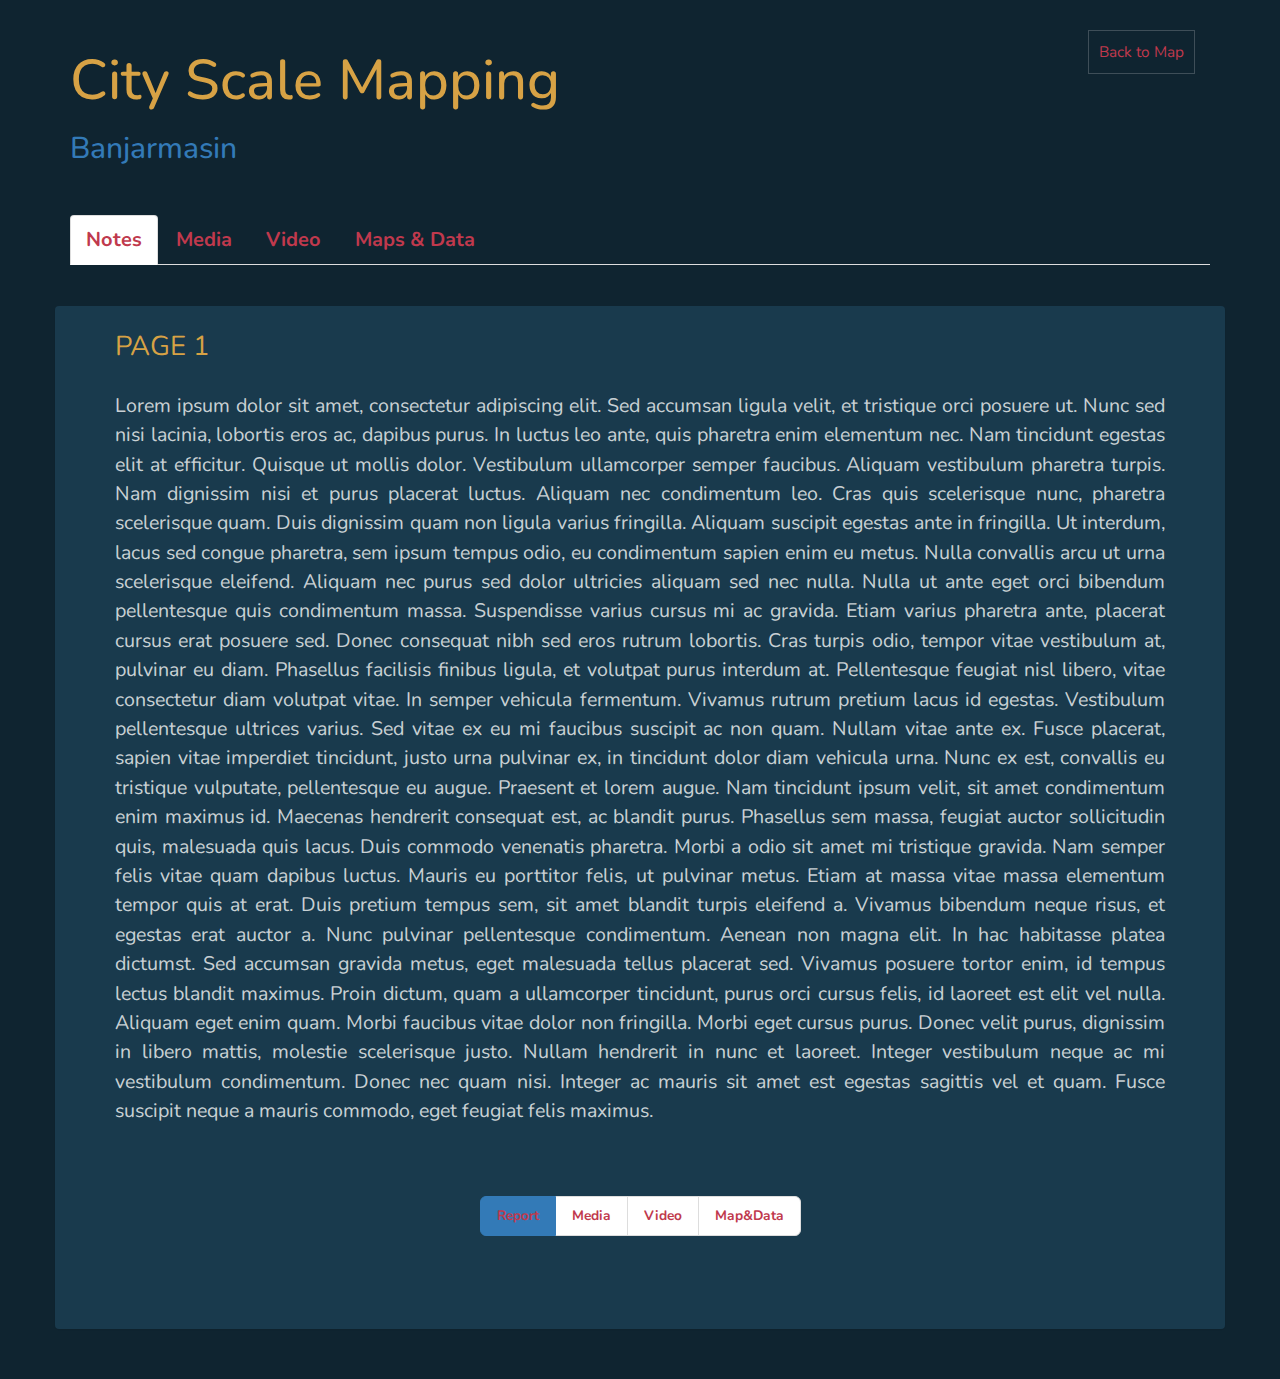
==== projects/banjarmasin.html @ 3c235c87 "commit master" ====
<!DOCTYPE html>
<html lang="en">
  <head>
      <meta charset="utf-8">
      <!-- This file has been downloaded from Bootsnipp.com. Enjoy! -->
      <title>KK Arturo</title>
      <meta name="viewport" content="width=device-width, initial-scale=1">
      <link rel="shortcut icon" type="image/png" href="../img/kk_pin.png"/>      
      <link href="https://fonts.googleapis.com/css?family=Nunito:400,400i,700,800" rel="stylesheet">
      <!--<style type="text/css">
        /*center the tabs
        /*http://stackoverflow.com/questions/9421966/how-do-i-center-the-twitter-bootstrap-tabs-on-the-page*/
      
      <script src="../js/jquery-2.1.4.min.js"></script>
      <script src="../js/bootstrap.min.js"></script>
      <link rel="stylesheet"  href="../css/bootstrap.min.css">
      </style>-->
      <script src="http://code.jquery.com/jquery-1.11.1.min.js"></script>
      <script src="http://maxcdn.bootstrapcdn.com/bootstrap/3.3.0/js/bootstrap.min.js"></script>
      <link href="http://maxcdn.bootstrapcdn.com/bootstrap/3.3.0/css/bootstrap.min.css" rel="stylesheet">
      <link rel="stylesheet"  href="../css/pstyle.css">
    </head>
  <body>
    <header>
      <nav id="header-nav" class="navbar navbar-default">
        <div class="container">
          <div class="row">
            <div class="hidden-xs voffset6" ></div>
              <br>
              <div class="panel-heading" id="syllabus">
                <a  href="../index.html" class ="navbar-right"> Back to Map</a>
                <h1 class="text-left text-primary hidden-xs"> City Scale Mapping</h1>
                <h1 class="text-center text-primary visible-xs">City Scale Mapping</h1>
                <h2 class="text-left text-primary hidden-xs">Banjarmasin</h1>
                <br><br>
                <div class="tabbable" >
                  <ul class="nav nav-tabs" id="myTabs">
                    <li class="active"><a href="#p1" data-toggle="tab"><strong>Notes</strong></a></li>
                    <li><a href="#p2" data-toggle="tab"><strong>Media</strong></a></li>
                    <li><a href="#p3" data-toggle="tab"><strong>Video</strong></a></li>
                    <li><a href="#p4" data-toggle="tab"><strong>Maps & Data</strong></a></li>
                  </ul>
                </div>
              </div>
            </div>
          </div>
        </div>
      </nav>
    </header>
          <div class="container">
          <div class="row">
          <div class="col-md-12  col-lg-12 panel panel-danger">

          <div class="panel-body">
            <div class="tab-content">
              <div class="tab-pane fade  in active " id="p1">
                <h4>PAGE 1</h4> <br>
                <div class="col-sm-12 col-md-12 col-lg-12">
                  Lorem ipsum dolor sit amet, consectetur adipiscing elit. Sed accumsan ligula velit, et tristique orci posuere ut. Nunc sed nisi lacinia, lobortis eros ac, dapibus purus. In luctus leo ante, quis pharetra enim elementum nec. Nam tincidunt egestas elit at efficitur. Quisque ut mollis dolor. Vestibulum ullamcorper semper faucibus. Aliquam vestibulum pharetra turpis. Nam dignissim nisi et purus placerat luctus. Aliquam nec condimentum leo. Cras quis scelerisque nunc, pharetra scelerisque quam. Duis dignissim quam non ligula varius fringilla. Aliquam suscipit egestas ante in fringilla. Ut interdum, lacus sed congue pharetra, sem ipsum tempus odio, eu condimentum sapien enim eu metus. Nulla convallis arcu ut urna scelerisque eleifend. Aliquam nec purus sed dolor ultricies aliquam sed nec nulla. Nulla ut ante eget orci bibendum pellentesque quis condimentum massa.
                  Suspendisse varius cursus mi ac gravida. Etiam varius pharetra ante, placerat cursus erat posuere sed. Donec consequat nibh sed eros rutrum lobortis. Cras turpis odio, tempor vitae vestibulum at, pulvinar eu diam. Phasellus facilisis finibus ligula, et volutpat purus interdum at. Pellentesque feugiat nisl libero, vitae consectetur diam volutpat vitae. In semper vehicula fermentum. Vivamus rutrum pretium lacus id egestas. Vestibulum pellentesque ultrices varius. Sed vitae ex eu mi faucibus suscipit ac non quam. Nullam vitae ante ex. Fusce placerat, sapien vitae imperdiet tincidunt, justo urna pulvinar ex, in tincidunt dolor diam vehicula urna. Nunc ex est, convallis eu tristique vulputate, pellentesque eu augue.
                  Praesent et lorem augue. Nam tincidunt ipsum velit, sit amet condimentum enim maximus id. Maecenas hendrerit consequat est, ac blandit purus. Phasellus sem massa, feugiat auctor sollicitudin quis, malesuada quis lacus. Duis commodo venenatis pharetra. Morbi a odio sit amet mi tristique gravida. Nam semper felis vitae quam dapibus luctus.
                  Mauris eu porttitor felis, ut pulvinar metus. Etiam at massa vitae massa elementum tempor quis at erat. Duis pretium tempus sem, sit amet blandit turpis eleifend a. Vivamus bibendum neque risus, et egestas erat auctor a. Nunc pulvinar pellentesque condimentum. Aenean non magna elit. In hac habitasse platea dictumst. Sed accumsan gravida metus, eget malesuada tellus placerat sed. Vivamus posuere tortor enim, id tempus lectus blandit maximus. Proin dictum, quam a ullamcorper tincidunt, purus orci cursus felis, id laoreet est elit vel nulla.
                  Aliquam eget enim quam. Morbi faucibus vitae dolor non fringilla. Morbi eget cursus purus. Donec velit purus, dignissim in libero mattis, molestie scelerisque justo. Nullam hendrerit in nunc et laoreet. Integer vestibulum neque ac mi vestibulum condimentum. Donec nec quam nisi. Integer ac mauris sit amet est egestas sagittis vel et quam. Fusce suscipit neque a mauris commodo, eget feugiat felis maximus.
                  <div id="pagination" class="text-center">
                    <ul class="pagination  pagination-lg">
                      <li class="active"><a href="#p1">Report</a></li>
                      <li><a onclick='switchTab("#p2")' >Media</a></li>
                      <li><a onclick='switchTab("#p3")'>Video</a></li>
                      <li><a onclick='switchTab("#p4")'>Map&Data</a></li>
                    </ul>
                  </div>
                </div>
                <div class="voffset9"></div>
              </div>
              <!--  end tab 1-->
              <!-- ---------------- ---------------- 
                ----------------     tab 2 ----------------  
                   ---------------- ------------------>   
              <div class="tab-pane fade " id="p2">
                <div id="pg2"> </div>
                <br><br>
                <div class="col-sm-12 col-md-12 col-lg-12">
                   <div id="home-tiles" class="row">
                        <div class="col-md-6 col-sm-12 col-xs-12">
                            <iframe src="https://drive.google.com/file/d/0B61IgjDYTmbIdWw4dE56R3BlXzg/preview" width="500" height="285"></iframe>
                        </div>
                        <div class="col-md-6 col-sm-12 col-xs-12">
                            <iframe src="https://drive.google.com/file/d/0B61IgjDYTmbIejFwVjF5bXdTeW8/preview" width="500" height="285"></iframe>  
                        </div>
                        <div class="col-md-6 col-sm-12 col-xs-12">
                            <iframe src="https://drive.google.com/file/d/0B61IgjDYTmbIbU1hS1dlell1a1U/preview" width="500" height="285"></iframe>  
                        </div>
                        <div class="col-md-6 col-sm-12 col-xs-12">
                            <iframe src="https://drive.google.com/file/d/0B61IgjDYTmbIdzJOeHdzV195OGs/preview" width="500" height="285"></iframe>  
                        </div>
                        <div class="col-md-6 col-sm-12 col-xs-12">
                            <iframe src="https://drive.google.com/file/d/0B61IgjDYTmbIbWZrbXlnc2pWVVU/preview" width="500" height="285"></iframe>  
                        </div>
                        <div class="col-md-6 col-sm-12 col-xs-12">
                            <iframe src="https://drive.google.com/file/d/0B61IgjDYTmbIYkRwY2czMVdiMEU/preview" width="500" height="285"></iframe>  
                        </div>
                        <div class="col-md-6 col-sm-12 col-xs-12">
                            <iframe src="https://drive.google.com/file/d/0B61IgjDYTmbIbTdETUt2eDEyb00/preview" width="500" height="285"></iframe>  
                        </div>
                        <div class="col-md-6 col-sm-12 col-xs-12">
                            <iframe src="https://drive.google.com/file/d/0B61IgjDYTmbITlowaDdTaUNXWms/preview" width="500" height="285"></iframe>  
                        </div>
                        <div class="col-md-6 col-sm-12 col-xs-12">
                            <iframe src="https://drive.google.com/file/d/0B61IgjDYTmbIYXAwUXd4SElZbVU/preview" width="500" height="285"></iframe>  
                        </div>
                        <div class="col-md-6 col-sm-12 col-xs-12">
                            <iframe src="https://drive.google.com/file/d/0B61IgjDYTmbIdFRlQmdwNm00dUU/preview" width="500" height="285"></iframe>  
                        </div>
                        <div class="col-md-6 col-sm-12 col-xs-12">
                            <iframe src="https://drive.google.com/file/d/0B61IgjDYTmbIS3dlcnd1VjBLdjA/preview" width="500" height="285"></iframe>  
                        </div>
                        <div class="col-md-6 col-sm-12 col-xs-12">
                            <iframe src="https://drive.google.com/file/d/0B61IgjDYTmbIbnVGQzhPd3BnLW8/preview" width="500" height="285"></iframe>  
                        </div>
                        <div class="col-md-6 col-sm-12 col-xs-12">
                            <iframe src="https://drive.google.com/file/d/0B61IgjDYTmbIVUZrSHFhNUlTeGc/preview" width="500" height="285"></iframe>  
                        </div>
                        <div class="col-md-6 col-sm-12 col-xs-12">
                            <iframe src="https://drive.google.com/file/d/0B61IgjDYTmbIb2Jpcnd6T3Jfck0/preview" width="500" height="285"></iframe>  
                        </div>
                        <div class="col-md-6 col-sm-12 col-xs-12">
                            <iframe src="https://drive.google.com/file/d/0B61IgjDYTmbIdkNOZm5HSVBqc1k/preview" width="500" height="285"></iframe>  
                        </div>
                        <div class="col-md-6 col-sm-12 col-xs-12">
                            <iframe src="https://drive.google.com/file/d/0B61IgjDYTmbIbVJwX3pXSXNyTzA/preview" width="500" height="285"></iframe>  
                        </div>
                    </div> 
                  <div id="pagination" class="text-center">
                    <ul class="pagination  pagination-lg">
                      <li class="active"><a href="#p1">Report</a></li>
                      <li><a onclick='switchTab("#p2")' >Media</a></li>
                      <li><a onclick='switchTab("#p3")'>Video</a></li>
                      <li><a onclick='switchTab("#p4")'>Map&Data</a></li>
                    </ul>
                  </div>
                </div>
              </div>
              <!--  end tab 2-->
              <!-- ---------------- ---------------- 
                ----------------     tab 3 ----------------  
                   ---------------- ------------------>   
              <div class="tab-pane fade " id="p3">
                <h4>PAGE 1</h4> <br>
                <div class="col-sm-12 col-md-12 col-lg-12">
                  Lorem ipsum dolor sit amet, consectetur adipiscing elit. Sed accumsan ligula velit, et tristique orci posuere ut. Nunc sed nisi lacinia, lobortis eros ac, dapibus purus. In luctus leo ante, quis pharetra enim elementum nec. Nam tincidunt egestas elit at efficitur. Quisque ut mollis dolor. Vestibulum ullamcorper semper faucibus. Aliquam vestibulum pharetra turpis. Nam dignissim nisi et purus placerat luctus. Aliquam nec condimentum leo. Cras quis scelerisque nunc, pharetra scelerisque quam. Duis dignissim quam non ligula varius fringilla. Aliquam suscipit egestas ante in fringilla. Ut interdum, lacus sed congue pharetra, sem ipsum tempus odio, eu condimentum sapien enim eu metus. Nulla convallis arcu ut urna scelerisque eleifend. Aliquam nec purus sed dolor ultricies aliquam sed nec nulla. Nulla ut ante eget orci bibendum pellentesque quis condimentum massa.
                  Suspendisse varius cursus mi ac gravida. Etiam varius pharetra ante, placerat cursus erat posuere sed. Donec consequat nibh sed eros rutrum lobortis. Cras turpis odio, tempor vitae vestibulum at, pulvinar eu diam. Phasellus facilisis finibus ligula, et volutpat purus interdum at. Pellentesque feugiat nisl libero, vitae consectetur diam volutpat vitae. In semper vehicula fermentum. Vivamus rutrum pretium lacus id egestas. Vestibulum pellentesque ultrices varius. Sed vitae ex eu mi faucibus suscipit ac non quam. Nullam vitae ante ex. Fusce placerat, sapien vitae imperdiet tincidunt, justo urna pulvinar ex, in tincidunt dolor diam vehicula urna. Nunc ex est, convallis eu tristique vulputate, pellentesque eu augue.
                  Praesent et lorem augue. Nam tincidunt ipsum velit, sit amet condimentum enim maximus id. Maecenas hendrerit consequat est, ac blandit purus. Phasellus sem massa, feugiat auctor sollicitudin quis, malesuada quis lacus. Duis commodo venenatis pharetra. Morbi a odio sit amet mi tristique gravida. Nam semper felis vitae quam dapibus luctus.
                  Mauris eu porttitor felis, ut pulvinar metus. Etiam at massa vitae massa elementum tempor quis at erat. Duis pretium tempus sem, sit amet blandit turpis eleifend a. Vivamus bibendum neque risus, et egestas erat auctor a. Nunc pulvinar pellentesque condimentum. Aenean non magna elit. In hac habitasse platea dictumst. Sed accumsan gravida metus, eget malesuada tellus placerat sed. Vivamus posuere tortor enim, id tempus lectus blandit maximus. Proin dictum, quam a ullamcorper tincidunt, purus orci cursus felis, id laoreet est elit vel nulla.
                  Aliquam eget enim quam. Morbi faucibus vitae dolor non fringilla. Morbi eget cursus purus. Donec velit purus, dignissim in libero mattis, molestie scelerisque justo. Nullam hendrerit in nunc et laoreet. Integer vestibulum neque ac mi vestibulum condimentum. Donec nec quam nisi. Integer ac mauris sit amet est egestas sagittis vel et quam. Fusce suscipit neque a mauris commodo, eget feugiat felis maximus.
                  <div id="pagination" class="text-center">
                    <ul class="pagination  pagination-lg">
                      <li class="active"><a href="#p1">Report</a></li>
                      <li><a onclick='switchTab("#p2")' >Media</a></li>
                      <li><a onclick='switchTab("#p3")'>Video</a></li>
                      <li><a onclick='switchTab("#p4")'>Map&Data</a></li>
                    </ul>
                  </div>
                </div>
              <div class="voffset9"></div>

              </div>
              <!--  end tab 3-->
              <!-- ---------------- ---------------- 
                ----------------     tab 4 ----------------  
                   ---------------- ------------------>   
              <div class="tab-pane fade" id="p4">
                PAGE 4<br><br>
                <div class="col-lg-12 voffset2">
                  <iframe width="100%" height="520" frameborder="0" src="https://acadhe.carto.com/viz/720942a8-a49e-11e6-be4b-0e3ff518bd15/embed_map" allowfullscreen webkitallowfullscreen mozallowfullscreen oallowfullscreen msallowfullscreen></iframe>
                  <div id="pagination" class="text-center">
                    <ul class="pagination  pagination-lg">
                      <li class="active"><a href="#p1">Report</a></li>
                      <li><a onclick='switchTab("#p2")' >Media</a></li>
                      <li><a onclick='switchTab("#p3")'>Video</a></li>
                      <li><a onclick='switchTab("#p4")'>Map&Data</a></li>
                    </ul>
                  </div>
                </div>
              </div>
              <!--  end tab 4-->
              <!-- ---------------- ---------------- 
                ----------------     tab 5 ----------------  
                   ---------------- ------------------>   
              <div class="tab-pane fade " id="p5" data-src="">
                Lorem ipsum dolor sit amet, consectetur adipiscing elit. Sed accumsan ligula velit, et tristique orci posuere ut. Nunc sed nisi lacinia, lobortis eros ac, dapibus purus. In luctus leo ante, quis pharetra enim elementum nec. Nam tincidunt egestas elit at efficitur. Quisque ut mollis dolor. Vestibulum ullamcorper semper faucibus. Aliquam vestibulum pharetra turpis. Nam dignissim nisi et purus placerat luctus. Aliquam nec condimentum leo. Cras quis scelerisque nunc, pharetra scelerisque quam. Duis dignissim quam non ligula varius fringilla. Aliquam suscipit egestas ante in fringilla. Ut interdum, lacus sed congue pharetra, sem ipsum tempus odio, eu condimentum sapien enim eu metus. Nulla convallis arcu ut urna scelerisque eleifend. Aliquam nec purus sed dolor ultricies aliquam sed nec nulla. Nulla ut ante eget orci bibendum pellentesque quis condimentum massa.
                Suspendisse varius cursus mi ac gravida. Etiam varius pharetra ante, placerat cursus erat posuere sed. Donec consequat nibh sed eros rutrum lobortis. Cras turpis odio, tempor vitae vestibulum at, pulvinar eu diam. Phasellus facilisis finibus ligula, et volutpat purus interdum at. Pellentesque feugiat nisl libero, vitae consectetur diam volutpat vitae. In semper vehicula fermentum. Vivamus rutrum pretium lacus id egestas. Vestibulum pellentesque ultrices varius. Sed vitae ex eu mi faucibus suscipit ac non quam. Nullam vitae ante ex. Fusce placerat, sapien vitae imperdiet tincidunt, justo urna pulvinar ex, in tincidunt dolor diam vehicula urna. Nunc ex est, convallis eu tristique vulputate, pellentesque eu augue.
                Praesent et lorem augue. Nam tincidunt ipsum velit, sit amet condimentum enim maximus id. Maecenas hendrerit consequat est, ac blandit purus. Phasellus sem massa, feugiat auctor sollicitudin quis, malesuada quis lacus. Duis commodo venenatis pharetra. Morbi a odio sit amet mi tristique gravida. Nam semper felis vitae quam dapibus luctus.
                Mauris eu porttitor felis, ut pulvinar metus. Etiam at massa vitae massa elementum tempor quis at erat. Duis pretium tempus sem, sit amet blandit turpis eleifend a. Vivamus bibendum neque risus, et egestas erat auctor a. Nunc pulvinar pellentesque condimentum. Aenean non magna elit. In hac habitasse platea dictumst. Sed accumsan gravida metus, eget malesuada tellus placerat sed. Vivamus posuere tortor enim, id tempus lectus blandit maximus. Proin dictum, quam a ullamcorper tincidunt, purus orci cursus felis, id laoreet est elit vel nulla.
                Aliquam eget enim quam. Morbi faucibus vitae dolor non fringilla. Morbi eget cursus purus. Donec velit purus, dignissim in libero mattis, molestie scelerisque justo. Nullam hendrerit in nunc et laoreet. Integer vestibulum neque ac mi vestibulum condimentum. Donec nec quam nisi. Integer ac mauris sit amet est egestas sagittis vel et quam. Fusce suscipit neque a mauris commodo, eget feugiat felis maximus.
                <div id="pagination" class="text-center">
                    <ul class="pagination  pagination-lg">
                      <li class="active"><a href="#p1">Report</a></li>
                      <li><a onclick='switchTab("#p2")' >Media</a></li>
                      <li><a onclick='switchTab("#p3")'>Video</a></li>
                      <li><a onclick='switchTab("#p4")'>Map&Data</a></li>
                    </ul>
                  </div>
                <!--   <span class="visible-xs hidden-sm  hidden-md  hidden-lg  text-center">
                  <a href="../../assets/math-51/syllabus-Sp15.pdf" target="_blank">tap here for syllabus.pdf</a>
                  </span>
                   
                   
                    
                  <span class="visible-sm  hidden-xs  hidden-md  hidden-lg text-center">
                  <iframe src="../../assets/math-51/syllabus-Sp15.pdf" scrolling="yes" 
                   marginheight="0" marginwidth="0" width="600" height="400" frameborder="0"></iframe>
                  </span>
                  
                  
                  <span class="visible-md  hidden-sm  hidden-xs  hidden-lg text-center">
                  <iframe src="../../assets/math-51/syllabus-Sp15.pdf" scrolling="yes" 
                   marginheight="0" marginwidth="0" width="800" height="600" frameborder="0"></iframe>
                  </span>
                  
                  
                  <span class="visible-lg  hidden-sm  hidden-md  hidden-xs text-center">
                  <iframe src="../../assets/math-51/syllabus-Sp15.pdf" scrolling="yes" 
                   marginheight="0" marginwidth="0" width="1100" height="900" frameborder="0" ></iframe>
                  </span>-->
              </div>
              <!--  end tab 6-->
            </div>
            <!-- tab-content-->
          </div>
          <!-- panel body -->
          <!-- panel -->
        </div>
        <!-- end column -->
      </div>
      <!-- end row -->   
      <!--......................................................
        ..........................................................
        ..........................................................
                  END SYLLABUS
        .......................................................... 
        ..........................................................
        ..........................................................-->    
    </div>
    <script src="../js/pscript.js"></script>
     
    </script>
  </body>
  </htm
---- css/pstyle.css ----
body{
          font-family: 'Nunito', sans-serif;
          background:#0f2430;
              }
        #header-nav{
          padding: 0px;
          background:#0f2430;
          border: 0px;
        }
        .navbar{
          width: 100%;
          padding: 0px;
          border-radius: 0px;
        }

        .panel-heading a{
          color:#c0394d;
          font-size: 1.1em;
          text-decoration: none;
          margin-right: 15px;
          border: 1px solid rgba( 250,250,250, .2);
          padding: 10px;
        }

        .panel-heading a:hover{
          color:#d7a245;
          font-size: 1.1em;
          text-decoration: none;
        }

        .navbar h1{
          color: #d7a245;
          font-size: 4em;
        }        
        .nav-tabs > li, .nav-pills > li {
        float:left;
        display:inline-block;
        *display:inline; /* ie7 fix */
        zoom:1; /* hasLayout ie7 trigger */
        font-size: 1.3em;
        }
         strong{
          color:#c0394d ;
        }

        .panel-danger{
          margin: 10px 0px 50px 0px;
          background-color: #193a4d; 
          border: 0px;
          color: rgba( 250,250,250, .8);
          font-weight: 0;
          line-height: 1.5;
          text-align: justify;
          font-size: 1.4em;
          padding: 0 30px 0 30px;
        }

        .panel-danger  h4{
          font-size: 1.4em;
          font-weight: 400;
          margin-bottom: 0px;
          margin-left: 15px;
          color:#d7a245;
          padding: 0;
        }

        iframe{
          border: 0px;
          margin-bottom:40px; 
          margin-top: 20px;
        }

        #myTabs > li{
          border-radius: 0px 0px 0 0 ;
          border: 0px;
        }
        .nav-tabs, .nav-pills {
        text-align:center;
        }
        #pagination {
          margin: 50px 0 50px 0;
        }
        #pagination a{
          color: #c0394d;
          font-weight: bold;
          font-size: .7em;
        }


        /*large devices*/
        @media (min-width: 1200px){

        }
        /*medium devices*/
        @media (min-width: 992px) and (max-width: 1199px){
        }
        /*small devices*/
        @media (min-width: 768px) and (max-width: 991px){
        }
        /*extra small devices*/
        @media (max-width: 767px){
          .navbar{
            height: 210px;
          }
          .panel-heading a{
          font-size: .9em;
          padding: 4px;
          float: right;
          }
          .panel-heading a:hover{
          font-size: .9em;
          }
          .navbar h1{
            font-size: 3em;
            float: middle;
            text-align: left;
          }        
          .nav-tabs > li, .nav-pills > li {
          font-size: 1em;
          float: middle;
          }

          .panel-danger{
            font-size: 1.1em;
            padding: 0px;
          }
          .panel-danger h4{
            font-size: 1.3em;
          }
        }
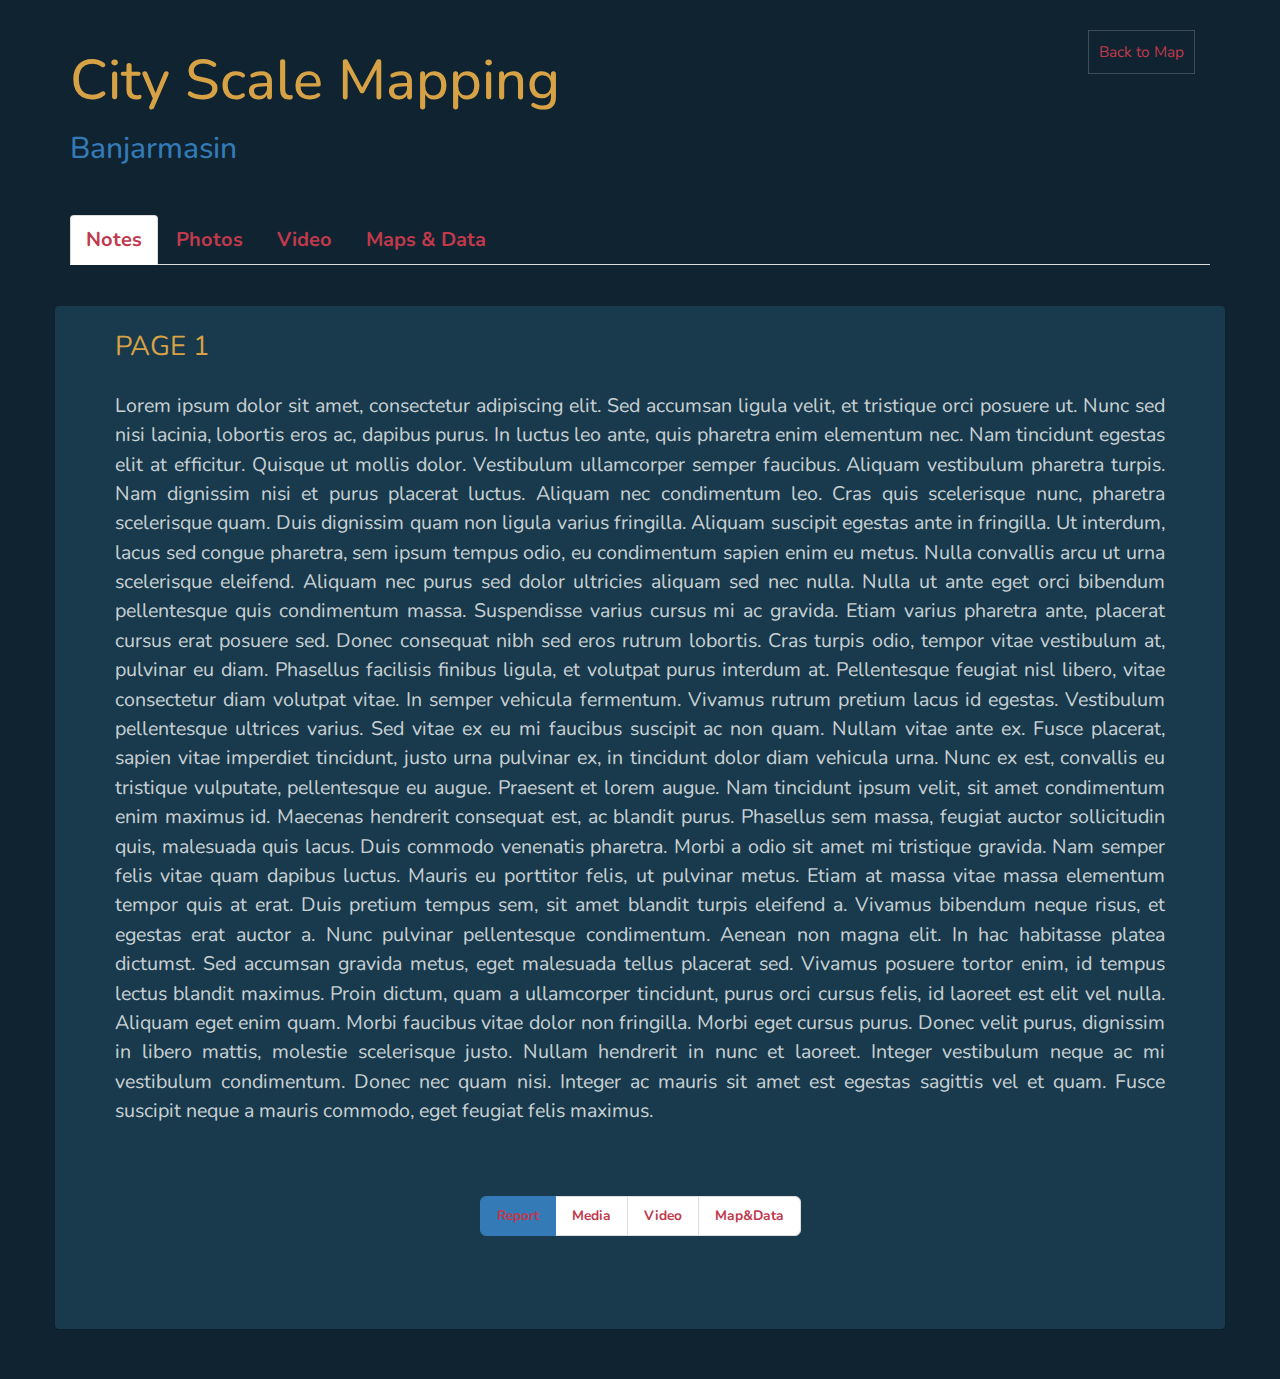
==== commit 8b95585e: "add video" ====
--- a/projects/banjarmasin.html
+++ b/projects/banjarmasin.html
@@ -10,14 +10,13 @@
       <!--<style type="text/css">
         /*center the tabs
         /*http://stackoverflow.com/questions/9421966/how-do-i-center-the-twitter-bootstrap-tabs-on-the-page*/
-      
       <script src="../js/jquery-2.1.4.min.js"></script>
       <script src="../js/bootstrap.min.js"></script>
       <link rel="stylesheet"  href="../css/bootstrap.min.css">
-      </style>-->
-      <script src="http://code.jquery.com/jquery-1.11.1.min.js"></script>
-      <script src="http://maxcdn.bootstrapcdn.com/bootstrap/3.3.0/js/bootstrap.min.js"></script>
-      <link href="http://maxcdn.bootstrapcdn.com/bootstrap/3.3.0/css/bootstrap.min.css" rel="stylesheet">
+      </style>  -->
+       <script src="https://code.jquery.com/jquery-1.11.1.min.js"></script>
+       <script src="https://maxcdn.bootstrapcdn.com/bootstrap/3.3.0/js/bootstrap.min.js"></script>
+      <link href="https://maxcdn.bootstrapcdn.com/bootstrap/3.3.0/css/bootstrap.min.css" rel="stylesheet">   
       <link rel="stylesheet"  href="../css/pstyle.css">
     </head>
   <body>
@@ -36,7 +35,7 @@
                 <div class="tabbable" >
                   <ul class="nav nav-tabs" id="myTabs">
                     <li class="active"><a href="#p1" data-toggle="tab"><strong>Notes</strong></a></li>
-                    <li><a href="#p2" data-toggle="tab"><strong>Media</strong></a></li>
+                    <li><a href="#p2" data-toggle="tab"><strong>Photos</strong></a></li>
                     <li><a href="#p3" data-toggle="tab"><strong>Video</strong></a></li>
                     <li><a href="#p4" data-toggle="tab"><strong>Maps & Data</strong></a></li>
                   </ul>
@@ -77,8 +76,6 @@
                 ----------------     tab 2 ----------------  
                    ---------------- ------------------>   
               <div class="tab-pane fade " id="p2">
-                <div id="pg2"> </div>
-                <br><br>
                 <div class="col-sm-12 col-md-12 col-lg-12">
                    <div id="home-tiles" class="row">
                         <div class="col-md-6 col-sm-12 col-xs-12">
@@ -144,38 +141,42 @@
               <!-- ---------------- ---------------- 
                 ----------------     tab 3 ----------------  
                    ---------------- ------------------>   
-              <div class="tab-pane fade " id="p3">
-                <h4>PAGE 1</h4> <br>
+               <div class="tab-pane fade " id="p3">
                 <div class="col-sm-12 col-md-12 col-lg-12">
-                  Lorem ipsum dolor sit amet, consectetur adipiscing elit. Sed accumsan ligula velit, et tristique orci posuere ut. Nunc sed nisi lacinia, lobortis eros ac, dapibus purus. In luctus leo ante, quis pharetra enim elementum nec. Nam tincidunt egestas elit at efficitur. Quisque ut mollis dolor. Vestibulum ullamcorper semper faucibus. Aliquam vestibulum pharetra turpis. Nam dignissim nisi et purus placerat luctus. Aliquam nec condimentum leo. Cras quis scelerisque nunc, pharetra scelerisque quam. Duis dignissim quam non ligula varius fringilla. Aliquam suscipit egestas ante in fringilla. Ut interdum, lacus sed congue pharetra, sem ipsum tempus odio, eu condimentum sapien enim eu metus. Nulla convallis arcu ut urna scelerisque eleifend. Aliquam nec purus sed dolor ultricies aliquam sed nec nulla. Nulla ut ante eget orci bibendum pellentesque quis condimentum massa.
-                  Suspendisse varius cursus mi ac gravida. Etiam varius pharetra ante, placerat cursus erat posuere sed. Donec consequat nibh sed eros rutrum lobortis. Cras turpis odio, tempor vitae vestibulum at, pulvinar eu diam. Phasellus facilisis finibus ligula, et volutpat purus interdum at. Pellentesque feugiat nisl libero, vitae consectetur diam volutpat vitae. In semper vehicula fermentum. Vivamus rutrum pretium lacus id egestas. Vestibulum pellentesque ultrices varius. Sed vitae ex eu mi faucibus suscipit ac non quam. Nullam vitae ante ex. Fusce placerat, sapien vitae imperdiet tincidunt, justo urna pulvinar ex, in tincidunt dolor diam vehicula urna. Nunc ex est, convallis eu tristique vulputate, pellentesque eu augue.
-                  Praesent et lorem augue. Nam tincidunt ipsum velit, sit amet condimentum enim maximus id. Maecenas hendrerit consequat est, ac blandit purus. Phasellus sem massa, feugiat auctor sollicitudin quis, malesuada quis lacus. Duis commodo venenatis pharetra. Morbi a odio sit amet mi tristique gravida. Nam semper felis vitae quam dapibus luctus.
-                  Mauris eu porttitor felis, ut pulvinar metus. Etiam at massa vitae massa elementum tempor quis at erat. Duis pretium tempus sem, sit amet blandit turpis eleifend a. Vivamus bibendum neque risus, et egestas erat auctor a. Nunc pulvinar pellentesque condimentum. Aenean non magna elit. In hac habitasse platea dictumst. Sed accumsan gravida metus, eget malesuada tellus placerat sed. Vivamus posuere tortor enim, id tempus lectus blandit maximus. Proin dictum, quam a ullamcorper tincidunt, purus orci cursus felis, id laoreet est elit vel nulla.
-                  Aliquam eget enim quam. Morbi faucibus vitae dolor non fringilla. Morbi eget cursus purus. Donec velit purus, dignissim in libero mattis, molestie scelerisque justo. Nullam hendrerit in nunc et laoreet. Integer vestibulum neque ac mi vestibulum condimentum. Donec nec quam nisi. Integer ac mauris sit amet est egestas sagittis vel et quam. Fusce suscipit neque a mauris commodo, eget feugiat felis maximus.
-                  <div id="pagination" class="text-center">
-                    <ul class="pagination  pagination-lg">
-                      <li class="active"><a href="#p1">Report</a></li>
-                      <li><a onclick='switchTab("#p2")' >Media</a></li>
-                      <li><a onclick='switchTab("#p3")'>Video</a></li>
-                      <li><a onclick='switchTab("#p4")'>Map&Data</a></li>
-                    </ul>
-                  </div>
-                </div>
-              <div class="voffset9"></div>
-
+                   <div id="home-tiles" class="row">
+                        <div class="col-md-12 col-sm-12 col-xs-12 ivideo">
+                            <iframe src="https://drive.google.com/file/d/0B61IgjDYTmbINFlwMm05a0gzSm8/preview" width="100%" height="480"></iframe>
+                            <div class="ivideo-desc">
+                              <h3>Title</h3>
+                              <p>Description</p>
+                            </div>  
+                        </div>                        
+                    </div> 
+                  <div id="pagination" class="text-center">
+                    <ul class="pagination  pagination-lg">
+                      <li class="active"><a href="#p1">Report</a></li>
+                      <li><a onclick='switchTab("#p2")' >Media</a></li>
+                      <li><a onclick='switchTab("#p3")'>Video</a></li>
+                      <li><a onclick='switchTab("#p4")'>Map&Data</a></li>
+                    </ul>
+                  </div>
+                </div>
               </div>
               <!--  end tab 3-->
               <!-- ---------------- ---------------- 
                 ----------------     tab 4 ----------------  
                    ---------------- ------------------>   
               <div class="tab-pane fade" id="p4">
-                PAGE 4<br><br>
+                <h4> Tracking a boat trip through Martapura River to Floating Market</h4>
+                <div class="col-sm-12 col-md-12 col-lg-12"> 
+                The activity took part on November 5th 2016. Flocktracker app was used in order to test offline campabilities and it's acuracy while navigating in the river. 
+                </div>           
                 <div class="col-lg-12 voffset2">
                   <iframe width="100%" height="520" frameborder="0" src="https://acadhe.carto.com/viz/720942a8-a49e-11e6-be4b-0e3ff518bd15/embed_map" allowfullscreen webkitallowfullscreen mozallowfullscreen oallowfullscreen msallowfullscreen></iframe>
                   <div id="pagination" class="text-center">
                     <ul class="pagination  pagination-lg">
                       <li class="active"><a href="#p1">Report</a></li>
-                      <li><a onclick='switchTab("#p2")' >Media</a></li>
+                      <li><a onclick='switchTab("#p2")'>Media</a></li>
                       <li><a onclick='switchTab("#p3")'>Video</a></li>
                       <li><a onclick='switchTab("#p4")'>Map&Data</a></li>
                     </ul>
@@ -242,7 +243,7 @@
         ..........................................................-->    
     </div>
     <script src="../js/pscript.js"></script>
-     
-    </script>
-  </body>
-  </htm+    <!--<script src="../js/jquery-2.1.4.min.js"></script>
+    <script src="../js/bootstrap.min.js"></script>-->
+    </body>
+  </html>--- a/css/pstyle.css
+++ b/css/pstyle.css
@@ -64,9 +64,46 @@
           padding: 0;
         }
 
-        iframe{
+        .ivideo{
+          border: 10px solid #0f2430;
+          border-radius: 10px 10px 20px 20px;   
+          padding: 0px;
+          margin-top: 20px;
+          background: #0f2430;
+        }
+
+        .ivideo-desc{
+          padding: 0px 0px 0px 15px;
+          margin: 0px;
+        }
+
+        .ivideo-desc h3{
+          color: #d7a245;
+          line-height: .8;
+          font-weight: bold;
+          font-size: 1.5em;
+        }
+
+        .ivideo-desc p{
+          line-height: .9;
+        }
+
+        #p3 .ivideo iframe {
           border: 0px;
-          margin-bottom:40px; 
+          border-radius: 0px;  
+          margin: 0px; 
+          padding: 0px;
+        }
+
+       iframe {
+          border: 10px solid #0f2430;
+          border-radius: 5px;       
+           }
+
+         #home-tiles iframe{
+          border: 3px solid #c6c6c6;
+          border-radius: 5px;
+          margin-bottom:20px; 
           margin-top: 20px;
         }
 
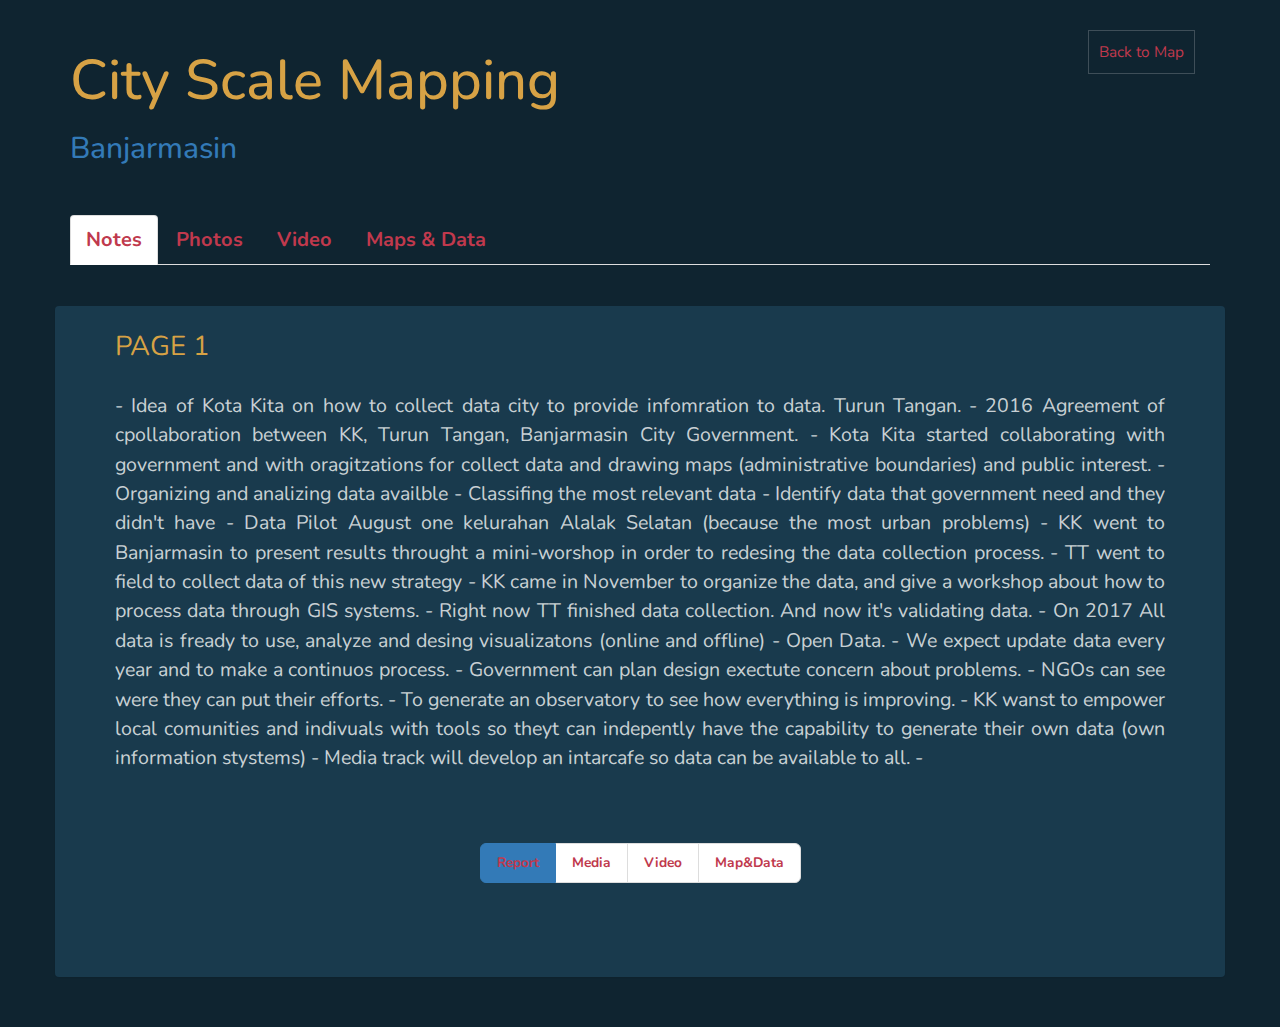
==== commit 1ce97196: "update" ====
--- a/projects/banjarmasin.html
+++ b/projects/banjarmasin.html
@@ -55,12 +55,27 @@
               <div class="tab-pane fade  in active " id="p1">
                 <h4>PAGE 1</h4> <br>
                 <div class="col-sm-12 col-md-12 col-lg-12">
-                  Lorem ipsum dolor sit amet, consectetur adipiscing elit. Sed accumsan ligula velit, et tristique orci posuere ut. Nunc sed nisi lacinia, lobortis eros ac, dapibus purus. In luctus leo ante, quis pharetra enim elementum nec. Nam tincidunt egestas elit at efficitur. Quisque ut mollis dolor. Vestibulum ullamcorper semper faucibus. Aliquam vestibulum pharetra turpis. Nam dignissim nisi et purus placerat luctus. Aliquam nec condimentum leo. Cras quis scelerisque nunc, pharetra scelerisque quam. Duis dignissim quam non ligula varius fringilla. Aliquam suscipit egestas ante in fringilla. Ut interdum, lacus sed congue pharetra, sem ipsum tempus odio, eu condimentum sapien enim eu metus. Nulla convallis arcu ut urna scelerisque eleifend. Aliquam nec purus sed dolor ultricies aliquam sed nec nulla. Nulla ut ante eget orci bibendum pellentesque quis condimentum massa.
-                  Suspendisse varius cursus mi ac gravida. Etiam varius pharetra ante, placerat cursus erat posuere sed. Donec consequat nibh sed eros rutrum lobortis. Cras turpis odio, tempor vitae vestibulum at, pulvinar eu diam. Phasellus facilisis finibus ligula, et volutpat purus interdum at. Pellentesque feugiat nisl libero, vitae consectetur diam volutpat vitae. In semper vehicula fermentum. Vivamus rutrum pretium lacus id egestas. Vestibulum pellentesque ultrices varius. Sed vitae ex eu mi faucibus suscipit ac non quam. Nullam vitae ante ex. Fusce placerat, sapien vitae imperdiet tincidunt, justo urna pulvinar ex, in tincidunt dolor diam vehicula urna. Nunc ex est, convallis eu tristique vulputate, pellentesque eu augue.
-                  Praesent et lorem augue. Nam tincidunt ipsum velit, sit amet condimentum enim maximus id. Maecenas hendrerit consequat est, ac blandit purus. Phasellus sem massa, feugiat auctor sollicitudin quis, malesuada quis lacus. Duis commodo venenatis pharetra. Morbi a odio sit amet mi tristique gravida. Nam semper felis vitae quam dapibus luctus.
-                  Mauris eu porttitor felis, ut pulvinar metus. Etiam at massa vitae massa elementum tempor quis at erat. Duis pretium tempus sem, sit amet blandit turpis eleifend a. Vivamus bibendum neque risus, et egestas erat auctor a. Nunc pulvinar pellentesque condimentum. Aenean non magna elit. In hac habitasse platea dictumst. Sed accumsan gravida metus, eget malesuada tellus placerat sed. Vivamus posuere tortor enim, id tempus lectus blandit maximus. Proin dictum, quam a ullamcorper tincidunt, purus orci cursus felis, id laoreet est elit vel nulla.
-                  Aliquam eget enim quam. Morbi faucibus vitae dolor non fringilla. Morbi eget cursus purus. Donec velit purus, dignissim in libero mattis, molestie scelerisque justo. Nullam hendrerit in nunc et laoreet. Integer vestibulum neque ac mi vestibulum condimentum. Donec nec quam nisi. Integer ac mauris sit amet est egestas sagittis vel et quam. Fusce suscipit neque a mauris commodo, eget feugiat felis maximus.
-                  <div id="pagination" class="text-center">
+                  - Idea of Kota Kita on how to collect data city to provide infomration to data. Turun Tangan.
+                  - 2016 Agreement of cpollaboration between KK, Turun Tangan, Banjarmasin City Government.
+                   - Kota Kita started collaborating with government and with oragitzations for collect data and drawing maps (administrative boundaries) and public interest.
+                    - Organizing and analizing data availble
+                    - Classifing the most relevant data
+                    - Identify data that government need and they didn't have
+                  -  Data Pilot August one kelurahan Alalak Selatan (because the most urban problems)
+                  - KK went to Banjarmasin to present results throught a mini-worshop in order to redesing the data collection process.
+                  - TT went to field to collect data of this new strategy
+                  - KK came in November to organize the data, and give a workshop about how to process data through GIS systems.
+                  - Right now TT finished data collection. And now it's validating data.
+                  - On 2017 All data is fready to use, analyze and desing visualizatons (online and offline)
+                    - Open Data.
+                  - We expect update data every year and to make a continuos process.
+                  - Government can plan design exectute concern about problems.
+                  - NGOs can see were they can put their efforts.
+                  - To generate an observatory to see how everything is improving.
+                  - KK wanst to empower local comunities and indivuals with tools so theyt can indepently have the capability to generate their own data (own information stystems)
+                  - Media track will develop an intarcafe so data can be available to all.
+                  -                
+                    <div id="pagination" class="text-center">
                     <ul class="pagination  pagination-lg">
                       <li class="active"><a href="#p1">Report</a></li>
                       <li><a onclick='switchTab("#p2")' >Media</a></li>
@@ -147,8 +162,15 @@
                         <div class="col-md-12 col-sm-12 col-xs-12 ivideo">
                             <iframe src="https://drive.google.com/file/d/0B61IgjDYTmbINFlwMm05a0gzSm8/preview" width="100%" height="480"></iframe>
                             <div class="ivideo-desc">
-                              <h3>Title</h3>
-                              <p>Description</p>
+                              <h3>GIS Workshop</h3>
+                              <p>Kota Kita team gave a GIS workshop for 3 days, the workshop was led by Irvandi and AA. Around 12 volunteers from the Turun Tangan organization attended the workshop. The main topic learned were related on how to create base data for Banjarmasin city and how to upload data from GPS</p>
+                            </div>  
+                        </div> 
+                        <div class="col-md-12 col-sm-12 col-xs-12 ivideo">
+                            <iframe src="https://drive.google.com/file/d/0B61IgjDYTmbIYW5MRDllMkFncTA/preview" width="100%" height="480"></iframe>
+                            <div class="ivideo-desc">
+                              <h3>Interview to Turun Tangan's team coordinator</h3>
+                              <p>Iqlima</p>
                             </div>  
                         </div>                        
                     </div> 
@@ -167,12 +189,40 @@
                 ----------------     tab 4 ----------------  
                    ---------------- ------------------>   
               <div class="tab-pane fade" id="p4">
-                <h4> Tracking a boat trip through Martapura River to Floating Market</h4>
-                <div class="col-sm-12 col-md-12 col-lg-12"> 
-                The activity took part on November 5th 2016. Flocktracker app was used in order to test offline campabilities and it's acuracy while navigating in the river. 
-                </div>           
+                <div class="col-md-12 col-sm-12 col-xs-12 ivideo">
+                    <div class="ivideo-desc">
+                      <h3>Tracking a boat trip through Martapura River to Floating Market</h3>
+                      <p>The activity took part on November 5th 2016. Flocktracker app was used in order to test offline campabilities and it's acuracy while navigating in the river. </p>
+                    </div>
+                    <iframe width="100%" height="520" frameborder="0" src="https://acadhe.carto.com/viz/720942a8-a49e-11e6-be4b-0e3ff518bd15/embed_map" allowfullscreen webkitallowfullscreen mozallowfullscreen oallowfullscreen msallowfullscreen></iframe>  
+                </div>
+                <div class="col-md-12 col-sm-12 col-xs-12 ivideo">
+                    <div class="ivideo-desc">
+                      <h3>Digitalization of Banjarmasin pilot data</h3>
+                      <p>
+                      when? A 2 months before we arrived pilot was conducted. A month before a presentation of the pilot was and data collection started. So during the workshop cleaninga data and reviewing and identifying gaps.
+
+                      what kind of data one kelurahan:
+                      Housing: %Legality
+                      Water: Sanitary conditions: Clean water, number of toilets.
+                      demographic: household, population, pop density, poverty, KK
+                      Education: (No data) Absentee,
+                      Fire: (Waste) Areas vulnerable to fires
+                      Health: distance to nearest public health
+                      infraestructure, Road conditions, drenage, vulnerable to flooding
+                      Jobs: (not data) Employee or not
+                      Energy: capability of electricity
+                      Waste: (no data) Access to trash home delivery
+
+
+                      who is going to school? (absentee)
+                      Every block socio demographic, number of househol, sanitation, water, 
+
+                      Earlier 2016 Kota Kita leaded a dota collection pilot along with Turan Tangan's volunteers in order to show the capabilities of data. The results were presented to the government in order to make a proposal about expanding data collection project.</p>
+                    </div>
+                    <iframe width="100%" height="580" frameborder="0" src="https://acadhe.carto.com/viz/9ba79996-c791-11e6-b025-0e3ebc282e83/embed_map" allowfullscreen webkitallowfullscreen mozallowfullscreen oallowfullscreen msallowfullscreen></iframe>  
+                </div>                                             
                 <div class="col-lg-12 voffset2">
-                  <iframe width="100%" height="520" frameborder="0" src="https://acadhe.carto.com/viz/720942a8-a49e-11e6-be4b-0e3ff518bd15/embed_map" allowfullscreen webkitallowfullscreen mozallowfullscreen oallowfullscreen msallowfullscreen></iframe>
                   <div id="pagination" class="text-center">
                     <ul class="pagination  pagination-lg">
                       <li class="active"><a href="#p1">Report</a></li>
--- a/css/pstyle.css
+++ b/css/pstyle.css
@@ -85,7 +85,7 @@
         }
 
         .ivideo-desc p{
-          line-height: .9;
+          line-height: 1.15;
         }
 
         #p3 .ivideo iframe {
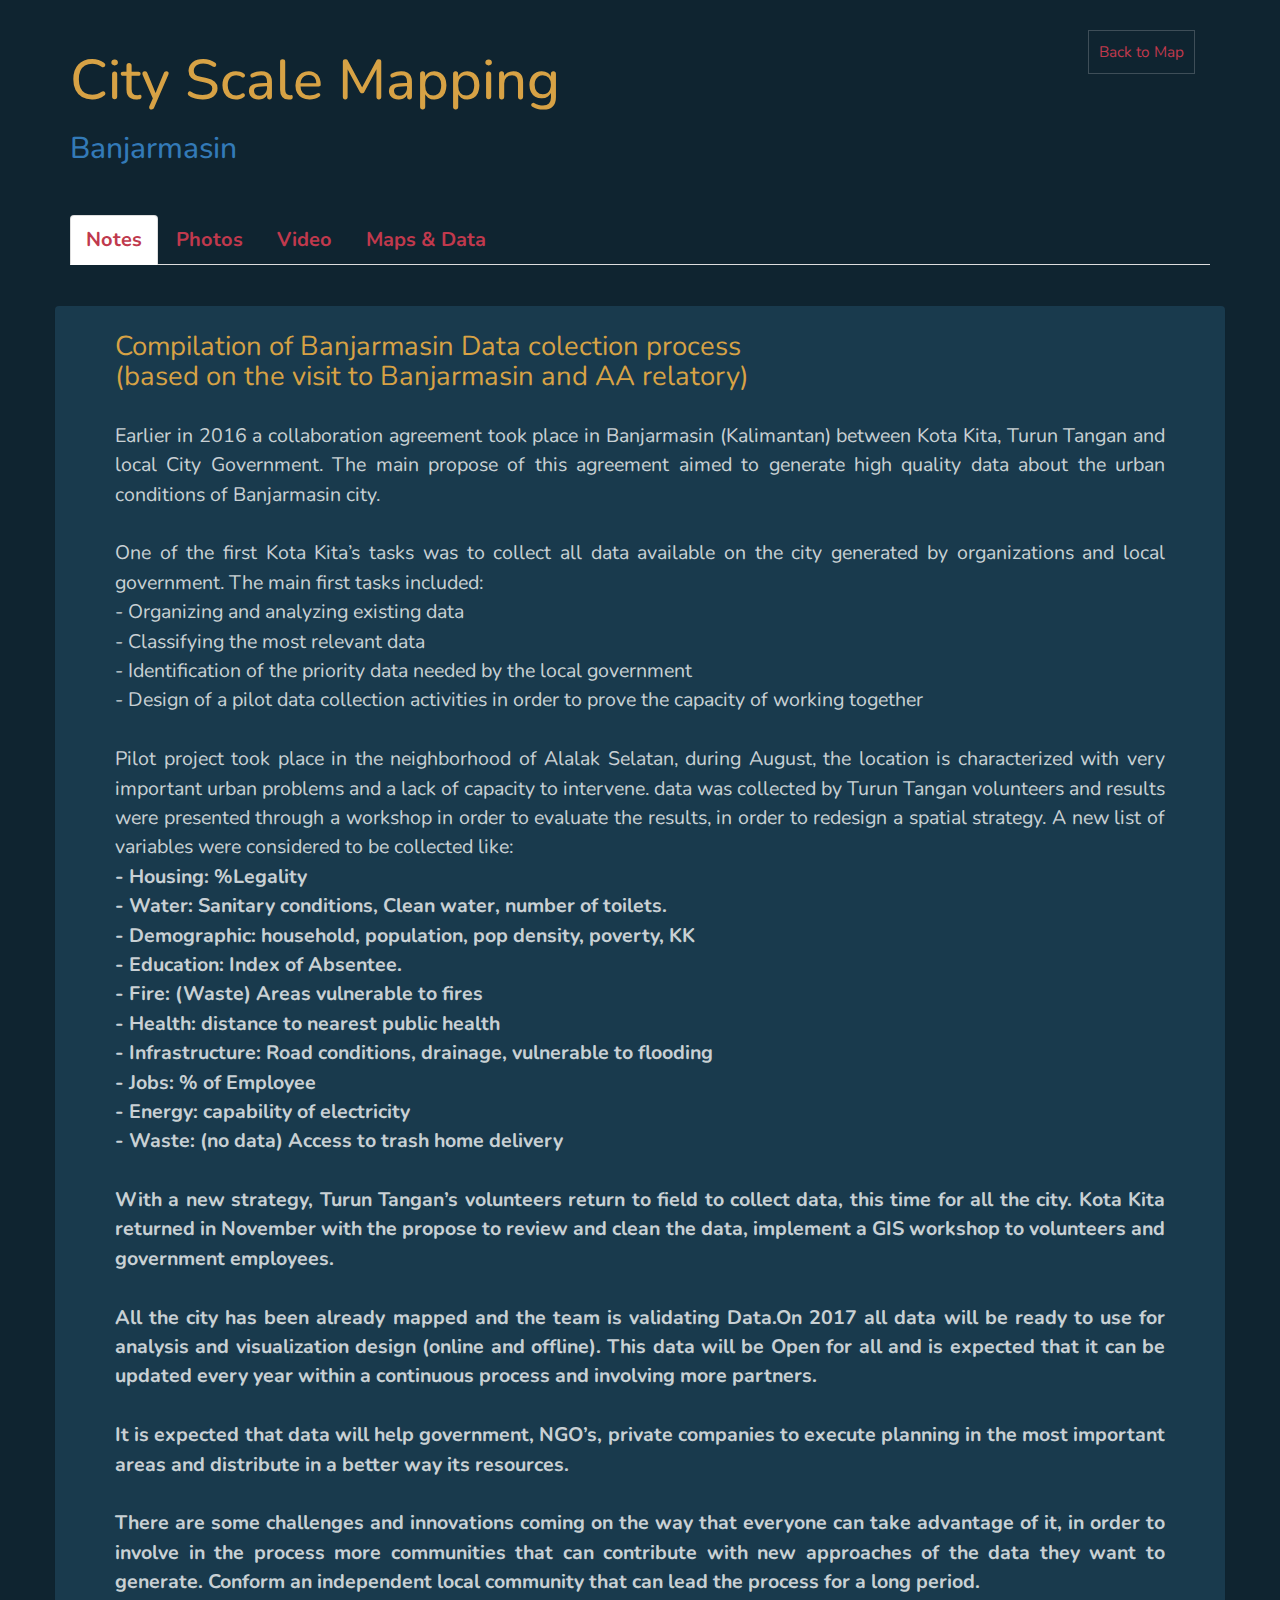
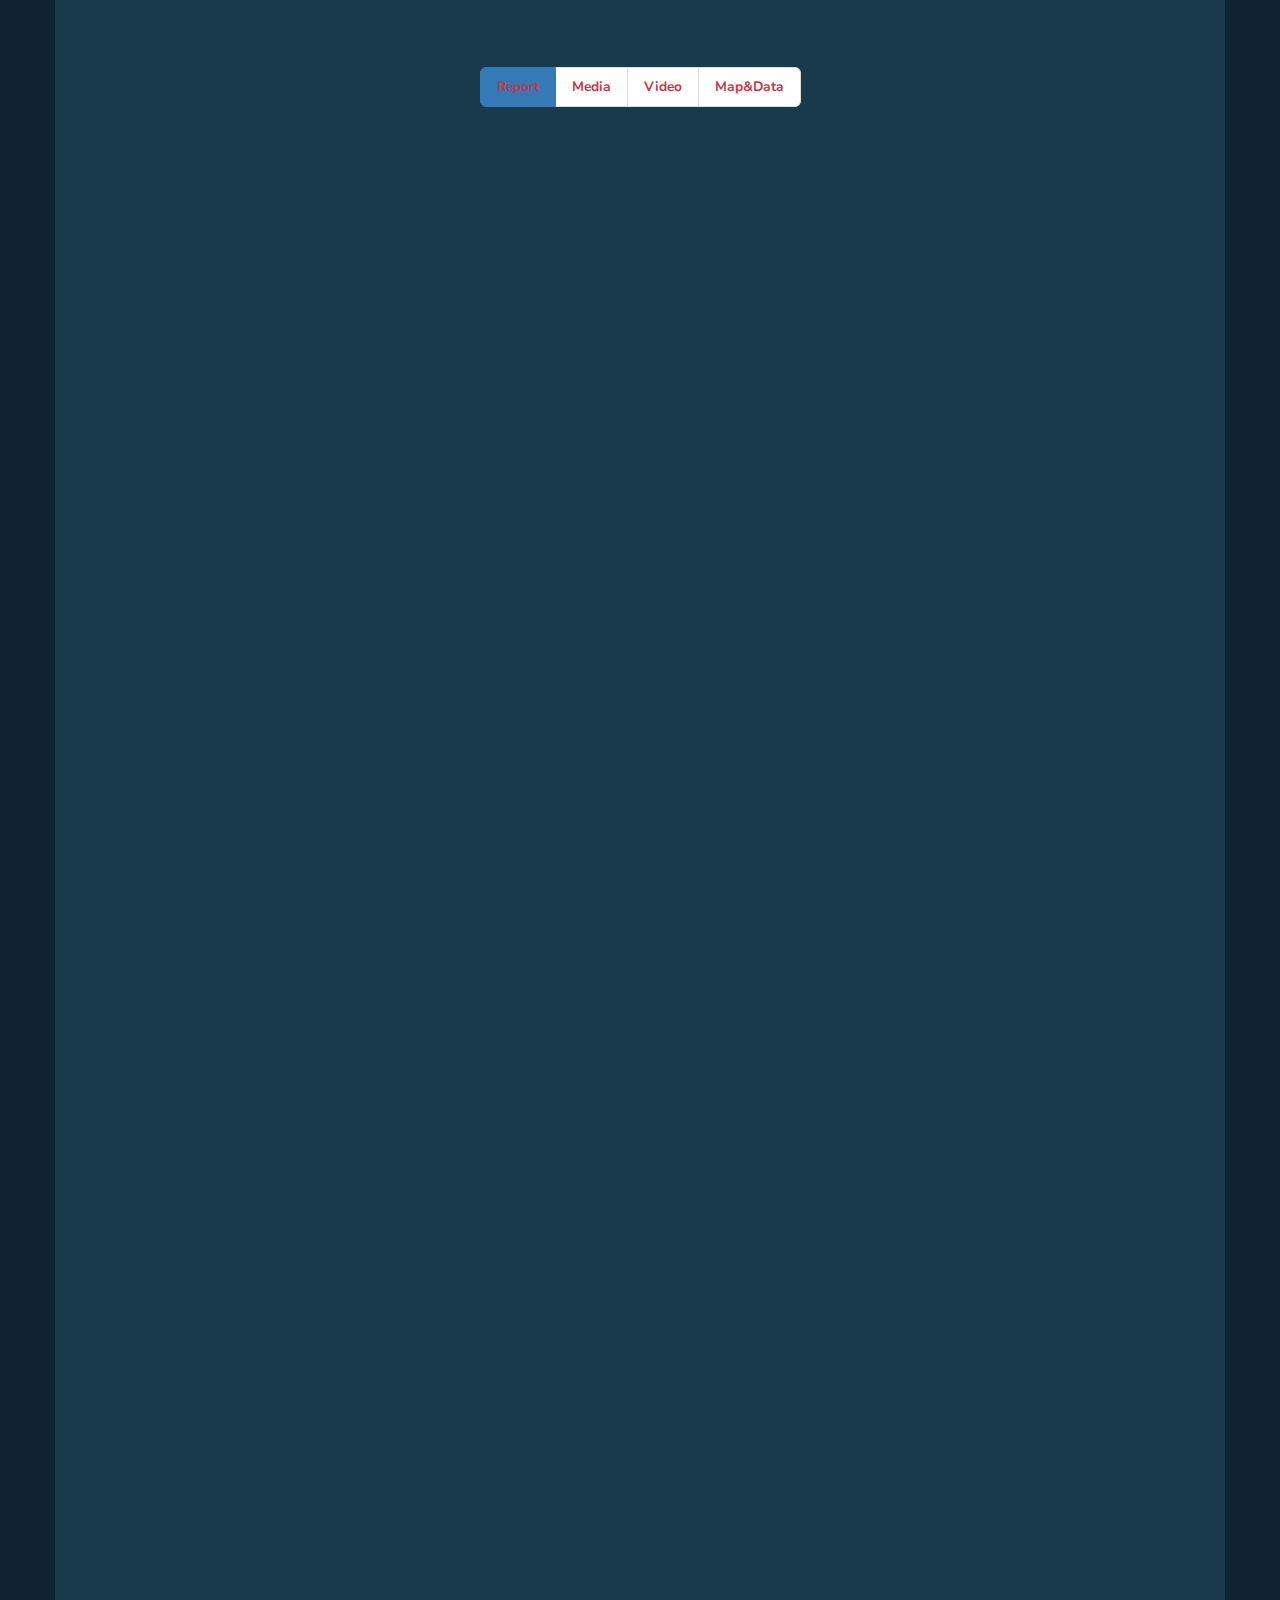
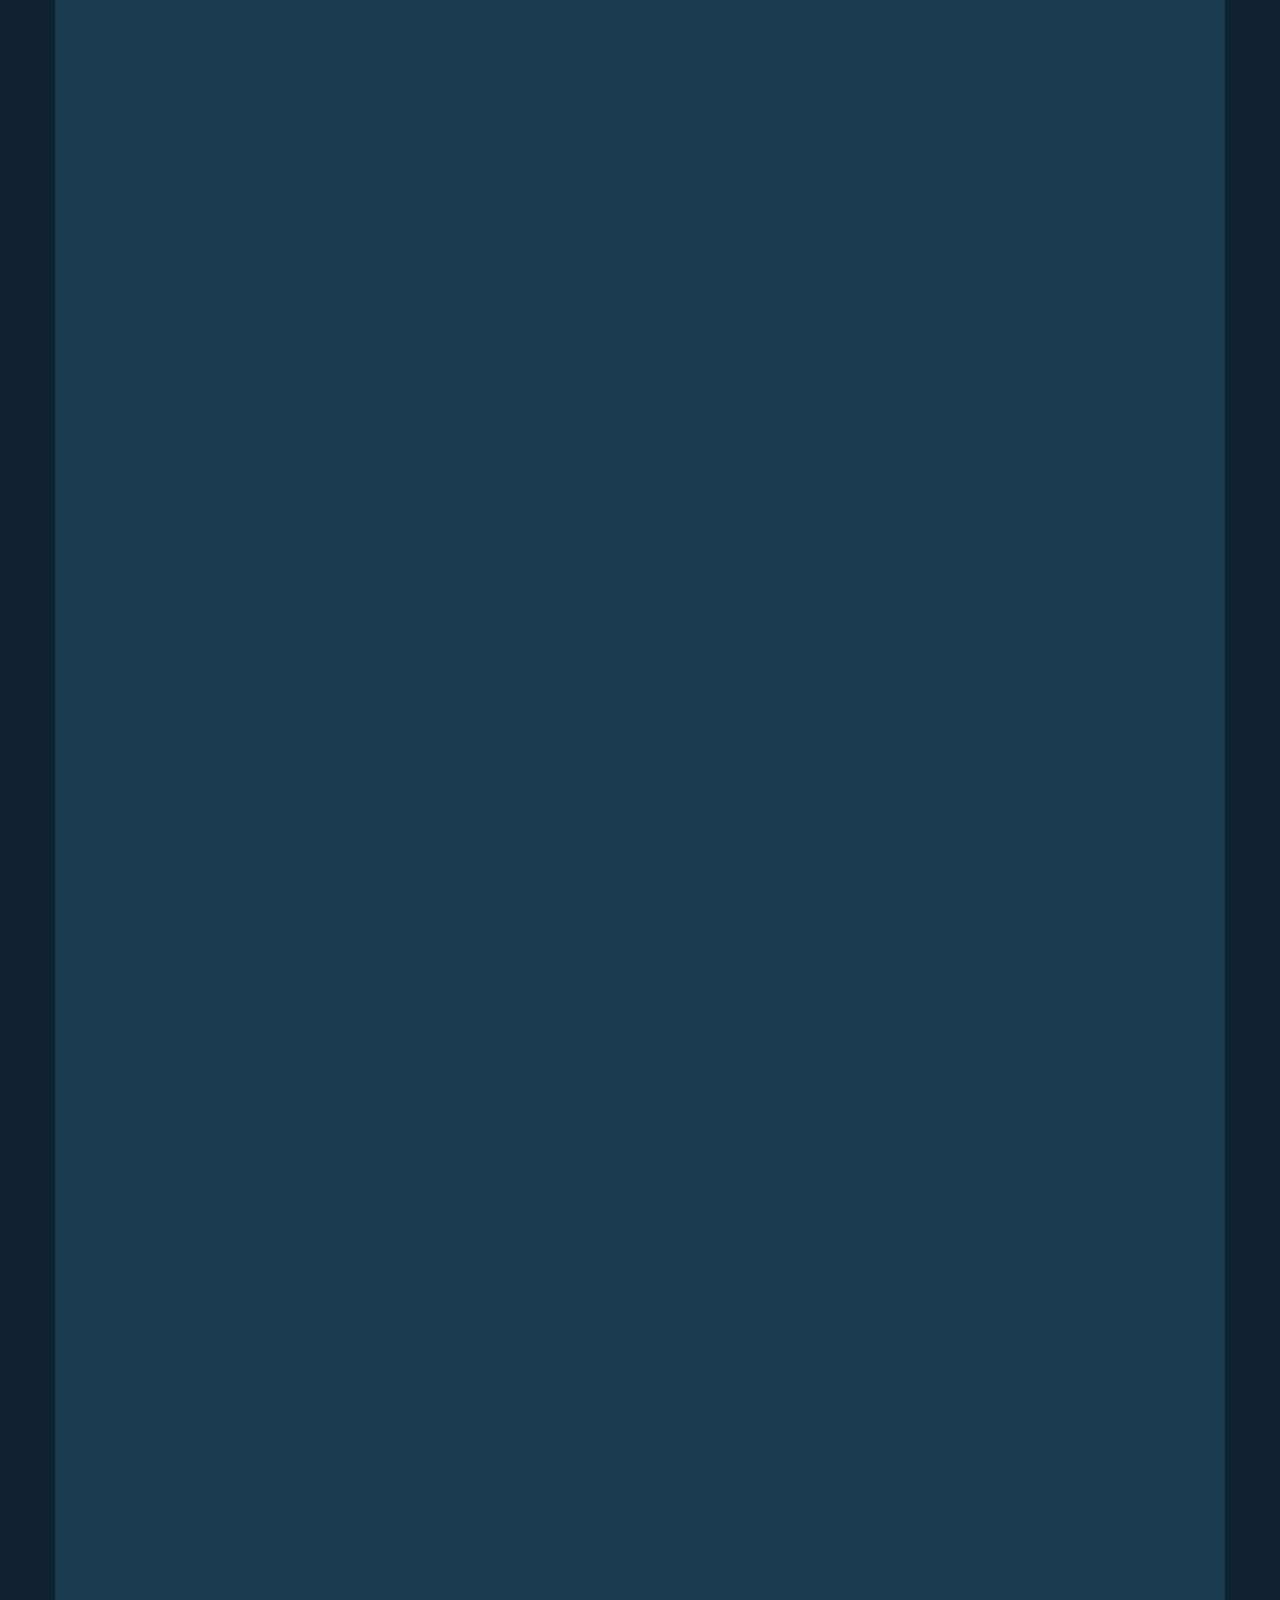
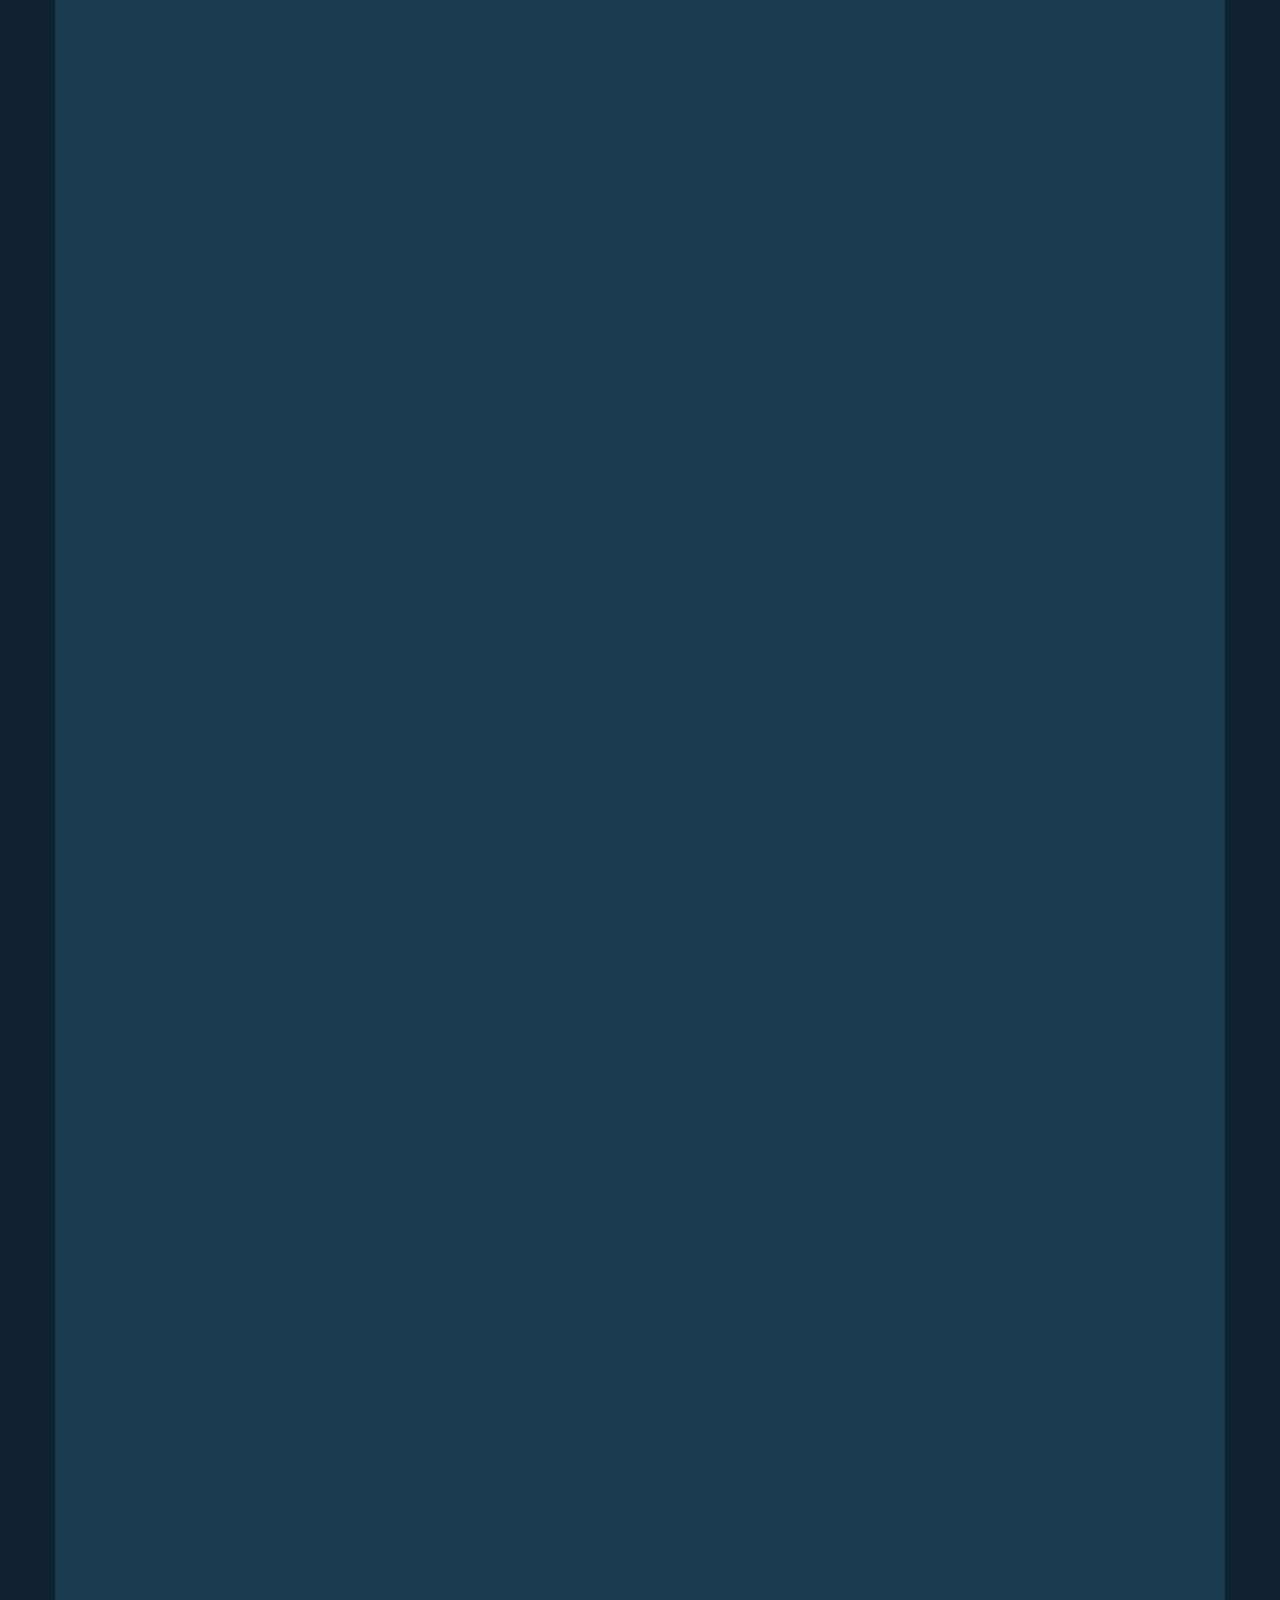
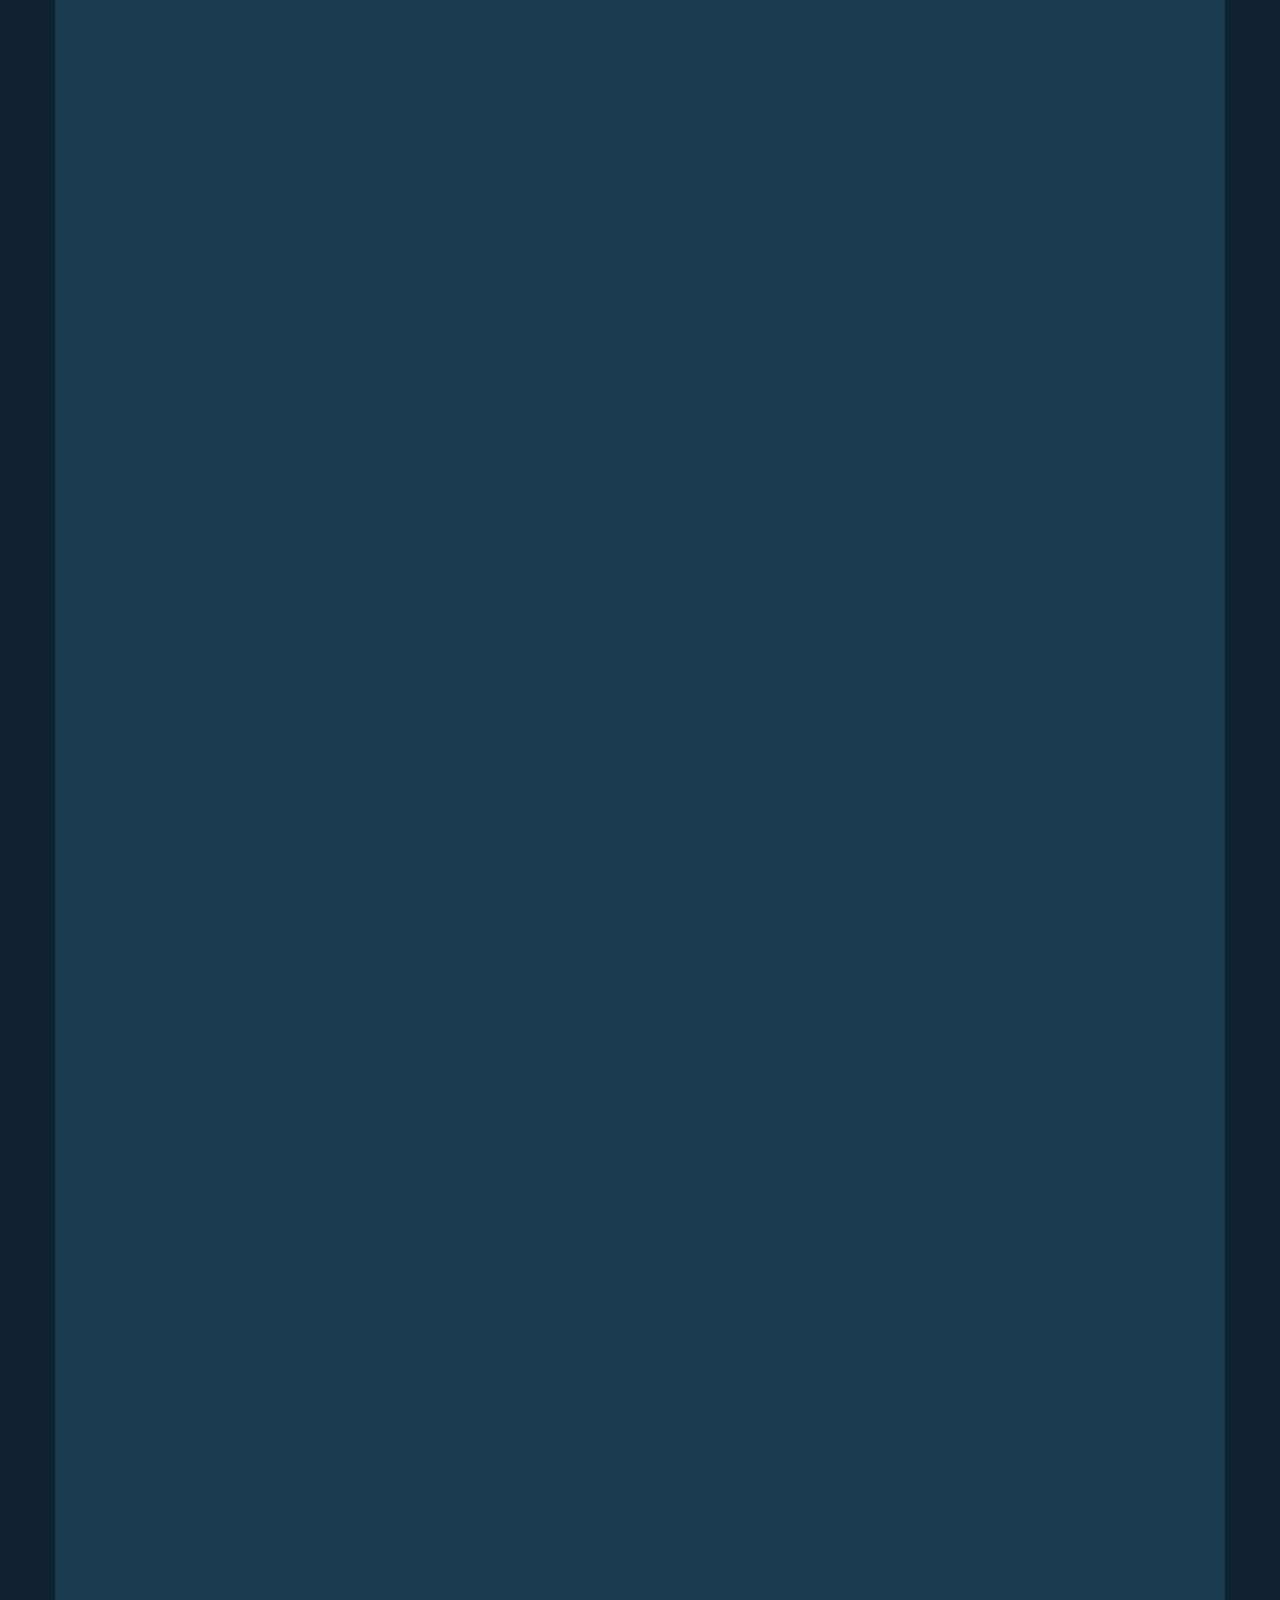
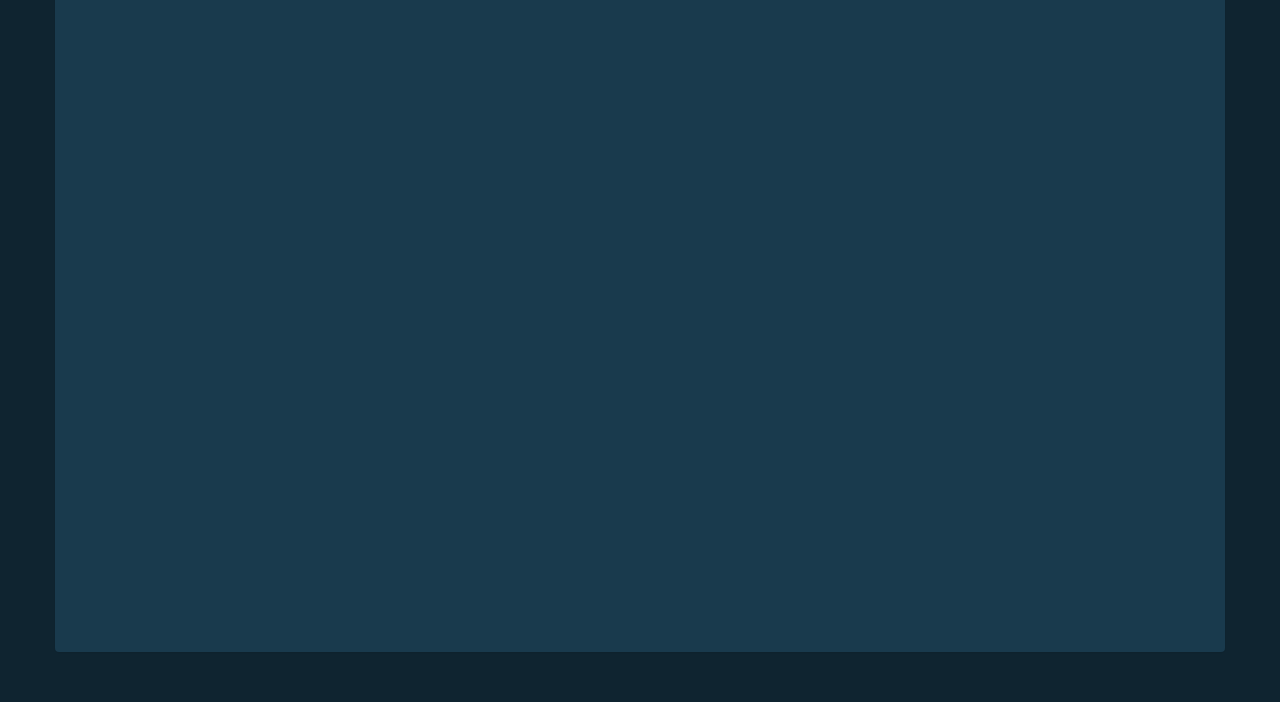
==== commit a503de64: "update sites" ====
--- a/projects/banjarmasin.html
+++ b/projects/banjarmasin.html
@@ -53,28 +53,35 @@
           <div class="panel-body">
             <div class="tab-content">
               <div class="tab-pane fade  in active " id="p1">
-                <h4>PAGE 1</h4> <br>
+                <h4>Compilation of Banjarmasin Data colection process <br> (based on the visit to Banjarmasin and AA relatory) </h4> <br>
                 <div class="col-sm-12 col-md-12 col-lg-12">
-                  - Idea of Kota Kita on how to collect data city to provide infomration to data. Turun Tangan.
-                  - 2016 Agreement of cpollaboration between KK, Turun Tangan, Banjarmasin City Government.
-                   - Kota Kita started collaborating with government and with oragitzations for collect data and drawing maps (administrative boundaries) and public interest.
-                    - Organizing and analizing data availble
-                    - Classifing the most relevant data
-                    - Identify data that government need and they didn't have
-                  -  Data Pilot August one kelurahan Alalak Selatan (because the most urban problems)
-                  - KK went to Banjarmasin to present results throught a mini-worshop in order to redesing the data collection process.
-                  - TT went to field to collect data of this new strategy
-                  - KK came in November to organize the data, and give a workshop about how to process data through GIS systems.
-                  - Right now TT finished data collection. And now it's validating data.
-                  - On 2017 All data is fready to use, analyze and desing visualizatons (online and offline)
-                    - Open Data.
-                  - We expect update data every year and to make a continuos process.
-                  - Government can plan design exectute concern about problems.
-                  - NGOs can see were they can put their efforts.
-                  - To generate an observatory to see how everything is improving.
-                  - KK wanst to empower local comunities and indivuals with tools so theyt can indepently have the capability to generate their own data (own information stystems)
-                  - Media track will develop an intarcafe so data can be available to all.
-                  -                
+                 Earlier in 2016 a collaboration agreement took place in Banjarmasin (Kalimantan) between Kota Kita, Turun Tangan and local City Government. The main propose of this agreement aimed to generate high quality data about the urban conditions of Banjarmasin city. <br><br>
+                  
+                  One of the first Kota Kita’s tasks was to collect all data available on the city generated by organizations and local government. The main first tasks included: <br>
+                  - Organizing and analyzing existing data<br>
+                  - Classifying the most relevant data<br>
+                  - Identification of the priority data needed by the local government <br>
+                  - Design of a pilot data collection activities in order to prove the capacity of working together<br><br>
+                  
+                  Pilot project took place in the neighborhood of Alalak Selatan, during August, the location is characterized with very important urban problems and a lack of capacity to intervene. data was collected by Turun Tangan volunteers and results were presented through a workshop in order to evaluate the results, in order to redesign a spatial strategy. A new list of variables were considered to be collected like: <br>
+                      <b>- Housing: %Legality <br>
+                      - Water: Sanitary conditions, Clean water, number of toilets.  <br>
+                      - Demographic: household, population, pop density, poverty, KK  <br>
+                      - Education: Index of Absentee.  <br>
+                      - Fire: (Waste) Areas vulnerable to fires  <br>
+                      - Health: distance to nearest public health  <br>
+                      - Infrastructure: Road conditions, drainage, vulnerable to flooding  <br>
+                      - Jobs: % of  Employee  <br>
+                      - Energy: capability of electricity  <br>
+                      - Waste: (no data) Access to trash home delivery <b>  <br><br>
+
+                      With a new strategy, Turun Tangan’s volunteers return to field to collect data, this time for all the city. Kota Kita returned in November with the propose to review and clean the data, implement a GIS workshop to volunteers and government employees. <br><br>
+                      
+                      All the city has been already mapped and the team is validating Data.On 2017 all data will be ready to use for analysis and visualization design (online and offline). This data will be Open for all and is expected that it can be updated every year within a continuous process and involving more partners. <br><br>
+                      
+                      It is expected that data will help government, NGO’s, private companies to execute planning in the most important areas and distribute in a better way its resources. <br><br>
+                      
+                      There are some challenges and innovations coming on the way that everyone can take advantage of it, in order to involve in the process more communities that can contribute with new approaches of the data they want to generate. Conform an independent local community that can lead the process for a long period.
                     <div id="pagination" class="text-center">
                     <ul class="pagination  pagination-lg">
                       <li class="active"><a href="#p1">Report</a></li>
@@ -192,33 +199,14 @@
                 <div class="col-md-12 col-sm-12 col-xs-12 ivideo">
                     <div class="ivideo-desc">
                       <h3>Tracking a boat trip through Martapura River to Floating Market</h3>
-                      <p>The activity took part on November 5th 2016. Flocktracker app was used in order to test offline campabilities and it's acuracy while navigating in the river. </p>
+                      The activity took part on November 5th 2016. Flocktracker app was used in order to test offline campabilities and it's acuracy while navigating in the river.
                     </div>
                     <iframe width="100%" height="520" frameborder="0" src="https://acadhe.carto.com/viz/720942a8-a49e-11e6-be4b-0e3ff518bd15/embed_map" allowfullscreen webkitallowfullscreen mozallowfullscreen oallowfullscreen msallowfullscreen></iframe>  
                 </div>
                 <div class="col-md-12 col-sm-12 col-xs-12 ivideo">
                     <div class="ivideo-desc">
-                      <h3>Digitalization of Banjarmasin pilot data</h3>
-                      <p>
-                      when? A 2 months before we arrived pilot was conducted. A month before a presentation of the pilot was and data collection started. So during the workshop cleaninga data and reviewing and identifying gaps.
-
-                      what kind of data one kelurahan:
-                      Housing: %Legality
-                      Water: Sanitary conditions: Clean water, number of toilets.
-                      demographic: household, population, pop density, poverty, KK
-                      Education: (No data) Absentee,
-                      Fire: (Waste) Areas vulnerable to fires
-                      Health: distance to nearest public health
-                      infraestructure, Road conditions, drenage, vulnerable to flooding
-                      Jobs: (not data) Employee or not
-                      Energy: capability of electricity
-                      Waste: (no data) Access to trash home delivery
-
-
-                      who is going to school? (absentee)
-                      Every block socio demographic, number of househol, sanitation, water, 
-
-                      Earlier 2016 Kota Kita leaded a dota collection pilot along with Turan Tangan's volunteers in order to show the capabilities of data. The results were presented to the government in order to make a proposal about expanding data collection project.</p>
+                      <h3>Digitalization of Banjarmasin data resulted from pilot project</h3>
+                      Location: Alalak Selatan <br> Hover the icons and polygons on the map to obtain the collected information                      
                     </div>
                     <iframe width="100%" height="580" frameborder="0" src="https://acadhe.carto.com/viz/9ba79996-c791-11e6-b025-0e3ebc282e83/embed_map" allowfullscreen webkitallowfullscreen mozallowfullscreen oallowfullscreen msallowfullscreen></iframe>  
                 </div>                                             
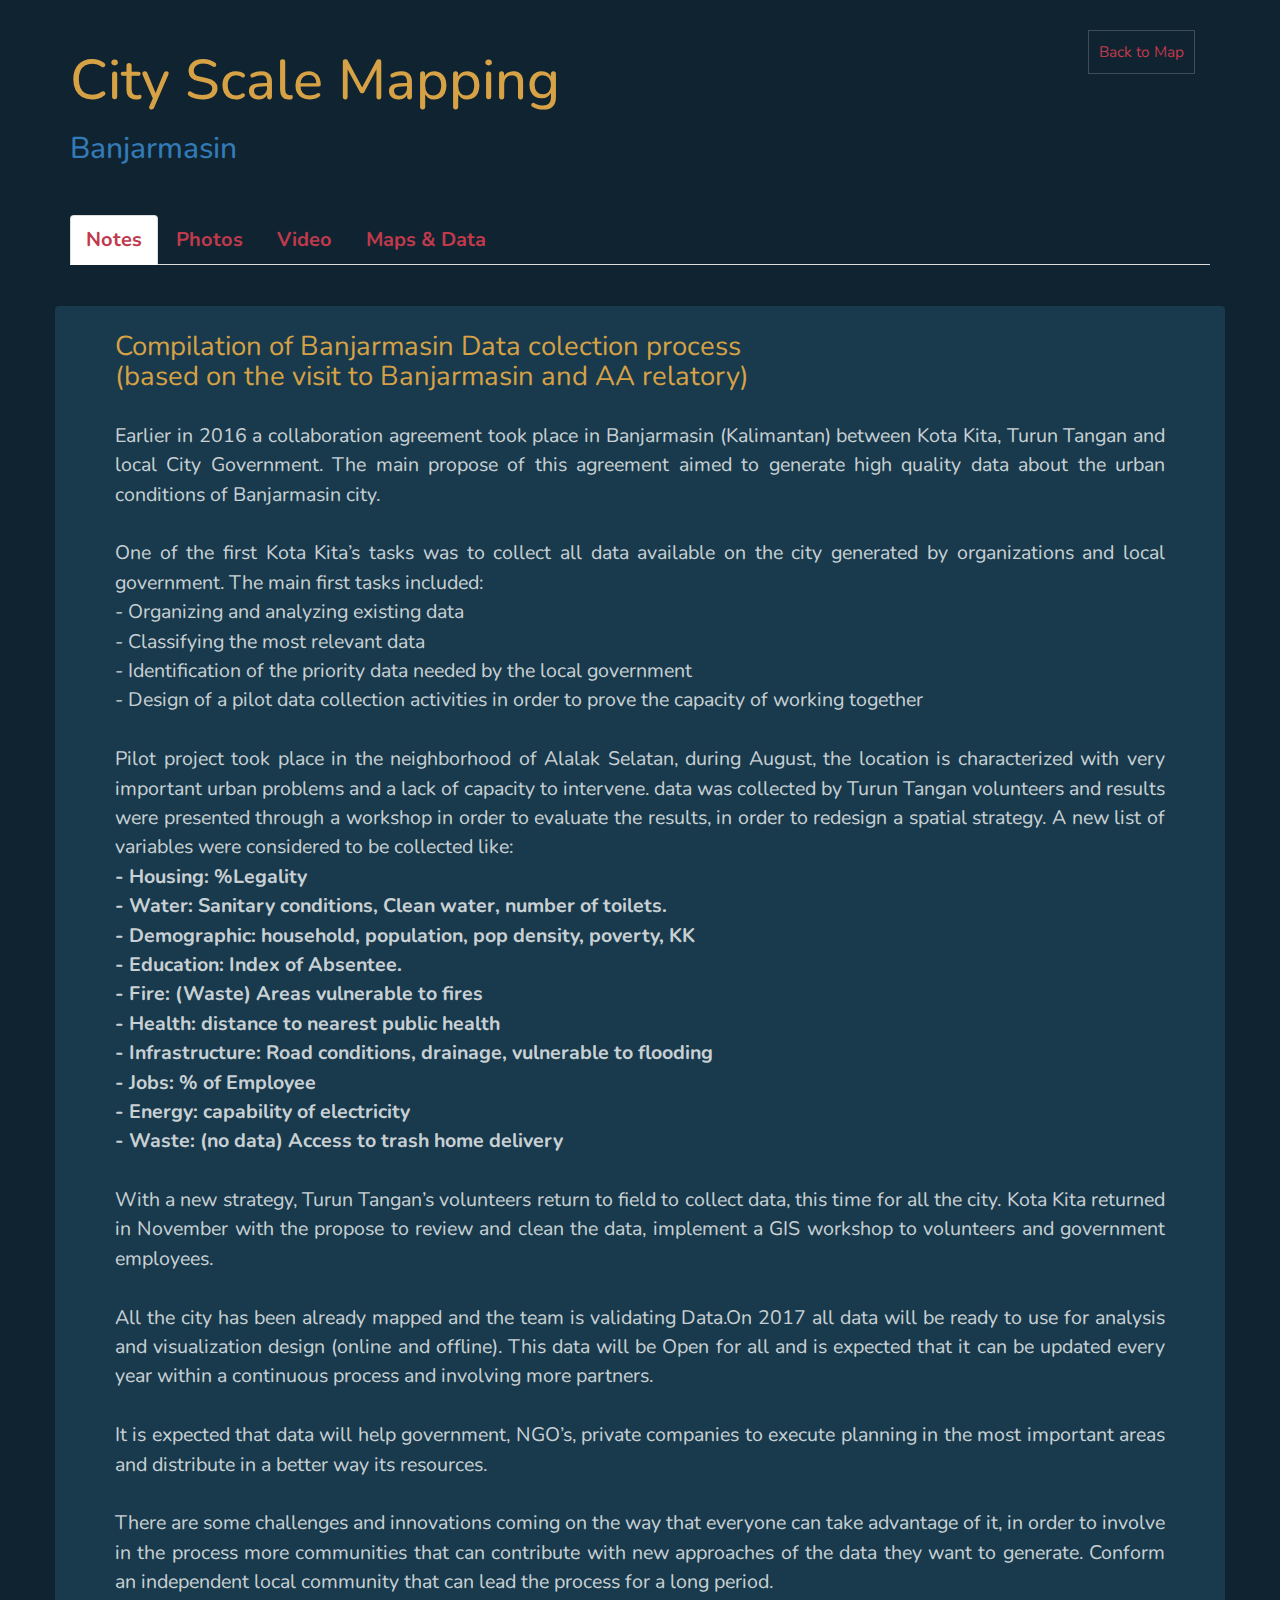
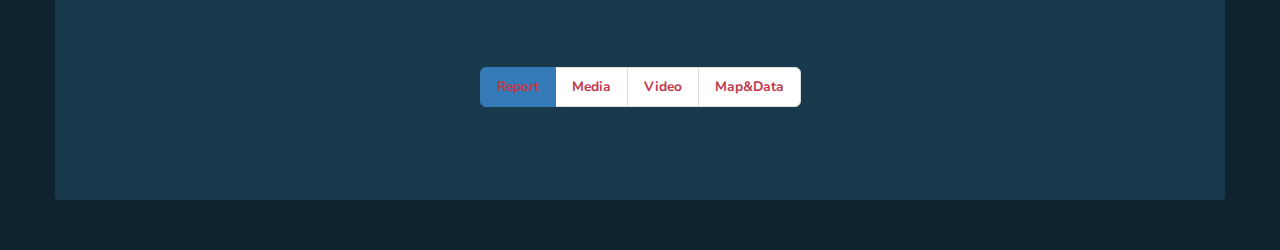
==== commit 39f1046f: "fixing b" ====
--- a/projects/banjarmasin.html
+++ b/projects/banjarmasin.html
@@ -73,7 +73,7 @@
                       - Infrastructure: Road conditions, drainage, vulnerable to flooding  <br>
                       - Jobs: % of  Employee  <br>
                       - Energy: capability of electricity  <br>
-                      - Waste: (no data) Access to trash home delivery <b>  <br><br>
+                      - Waste: (no data) Access to trash home delivery </b>  <br><br>
 
                       With a new strategy, Turun Tangan’s volunteers return to field to collect data, this time for all the city. Kota Kita returned in November with the propose to review and clean the data, implement a GIS workshop to volunteers and government employees. <br><br>
                       
